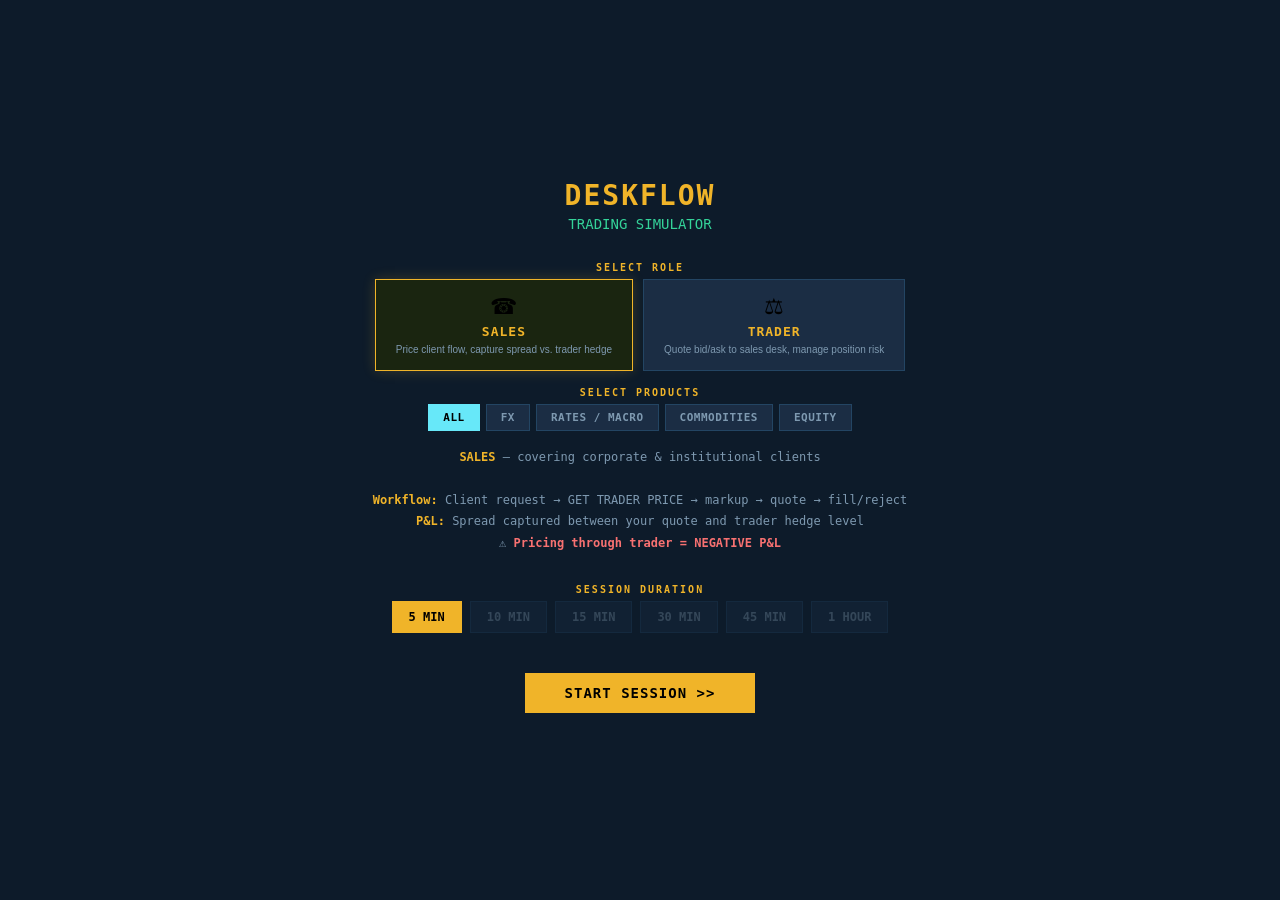
==== app.html @ 49b81b3b "Fix freemium bypass exploits - Remove dev-mode instant Pro activation (PLACEHOLDER now shows alert) " ====
<!DOCTYPE html>
<html lang="en">
<head>
<meta charset="UTF-8">
<meta name="viewport" content="width=device-width, initial-scale=1.0">
<title>DeskFlow | Trading Simulator</title>
<style>
*{margin:0;padding:0;box-sizing:border-box}
:root{--df-navy:#0d1b2a;--df-dark:#152238;--df-panel:#1b2d44;--df-border:#234563;--df-gold:#f0b429;--df-green:#34d399;--df-red:#f87171;--df-amber:#fbbf24;--df-cyan:#67e8f9;--df-white:#f0f4f8;--df-gray:#7e99b0;--df-dim:#4a6a82;--font:'Consolas','SF Mono','Monaco','Menlo',monospace}
body{font-family:var(--font);background:var(--df-navy);color:var(--df-white);overflow:hidden;height:100vh;font-size:12px}
#start-screen{display:flex;flex-direction:column;align-items:center;justify-content:center;height:100vh;background:#0d1b2a}
#start-screen h1{color:var(--df-gold);font-size:28px;margin-bottom:4px;letter-spacing:2px}
#start-screen .sub{color:var(--df-green);font-size:14px;margin-bottom:30px}
#start-screen .info{color:var(--df-gray);max-width:560px;text-align:center;line-height:1.8;margin-bottom:30px}
#start-screen .info b{color:var(--df-gold)}
.duration-select{display:flex;gap:8px;margin-bottom:24px;flex-wrap:wrap;justify-content:center}
.dur-btn{background:var(--df-panel);border:1px solid var(--df-border);color:var(--df-gray);padding:8px 16px;font:bold 12px var(--font);cursor:pointer;transition:all .15s}
.dur-btn:hover{border-color:var(--df-gold);color:var(--df-gold)}
.dur-btn.active{background:var(--df-gold);color:#000;border-color:var(--df-gold)}
.start-btn{background:var(--df-gold);color:#000;border:none;padding:12px 40px;font:bold 14px var(--font);cursor:pointer;letter-spacing:1px}
.start-btn:hover{background:#d4940f}
.hidden{display:none!important}
#main{display:grid;grid-template-rows:32px 1fr 150px;grid-template-columns:280px 1fr 280px;height:100vh;gap:1px;background:var(--df-border)}
.top-bar{grid-column:1/-1;background:var(--df-dark);display:flex;align-items:center;padding:0 12px;gap:16px}
.top-bar .logo{color:var(--df-gold);font-weight:bold;font-size:13px;letter-spacing:1px}
.top-bar .timer{color:var(--df-green);font-size:16px;font-weight:bold}
.top-bar .timer.warning{color:var(--df-amber);animation:blink 1s infinite}
.top-bar .timer.critical{color:var(--df-red);animation:blink .5s infinite}
@keyframes blink{50%{opacity:.5}}
.top-bar .pnl{margin-left:auto;font-size:13px}
.top-bar .pnl .label{color:var(--df-gray)}
.top-bar .pnl .value{font-weight:bold;font-size:15px;margin-left:4px}
.top-bar .pnl .value.pos{color:var(--df-green)}
.top-bar .pnl .value.neg{color:var(--df-red)}
.top-bar .pnl .value.zero{color:var(--df-white)}
.top-bar .stats{display:flex;gap:14px;margin-left:20px}
.top-bar .stat{font-size:11px;color:var(--df-gray)}
.top-bar .stat span{color:var(--df-white);margin-left:3px}
.end-early-btn{background:none;border:1px solid var(--df-red);color:var(--df-red);padding:3px 10px;font:bold 10px var(--font);cursor:pointer;letter-spacing:1px;margin-left:12px;transition:all .15s}
.end-early-btn:hover{background:var(--df-red);color:#000}
.end-confirm-overlay{position:fixed;inset:0;background:rgba(0,0,0,.7);display:flex;align-items:center;justify-content:center;z-index:9999}
.end-confirm-box{background:var(--df-panel);border:1px solid var(--df-gold);padding:24px 32px;text-align:center;max-width:340px}
.end-confirm-box h3{color:var(--df-gold);margin-bottom:12px;font-size:14px}
.end-confirm-box p{color:var(--df-gray);margin-bottom:18px;font-size:12px;line-height:1.5}
.end-confirm-box .ec-btns{display:flex;gap:12px;justify-content:center}
.end-confirm-box .ec-btn{padding:8px 20px;font:bold 11px var(--font);cursor:pointer;border:1px solid #444}
.end-confirm-box .ec-yes{background:var(--df-red);color:#000;border-color:var(--df-red)}
.end-confirm-box .ec-yes:hover{background:#ff5555}
.end-confirm-box .ec-no{background:none;color:var(--df-white);border-color:#555}
.end-confirm-box .ec-no:hover{border-color:var(--df-gold);color:var(--df-gold)}
.panel{background:var(--df-navy);overflow-y:auto;padding:0}
.panel-header{background:var(--df-dark);padding:4px 8px;color:var(--df-gold);font-size:11px;font-weight:bold;letter-spacing:1px;text-transform:uppercase;border-bottom:1px solid var(--df-border);position:sticky;top:0;z-index:2}
.mkt-section{border-bottom:1px solid var(--df-border);padding:4px 8px}
.mkt-section h5{color:var(--df-gold);font-size:10px;margin-bottom:2px;letter-spacing:1px}
.mkt-row{display:flex;align-items:center;padding:1px 0;font-size:11px}
.mkt-row .pair{color:var(--df-cyan);width:80px;font-weight:bold;font-size:10px}
.mkt-row .bid{color:var(--df-green);width:60px;text-align:right}
.mkt-row .ask{color:var(--df-red);width:60px;text-align:right}
.mkt-row .spread{color:var(--df-dim);width:35px;text-align:right;font-size:9px}
/* CENTER */
.center{background:var(--df-navy);display:flex;flex-direction:column;overflow:hidden}
.center .trade-area{flex:1;overflow-y:auto;padding:8px;display:flex;flex-direction:column}
.client-req{background:var(--df-panel);border:1px solid var(--df-border);border-left:3px solid var(--df-gold);margin-bottom:8px;padding:10px;transition:border-color .3s}
.client-req.active{border-left-color:var(--df-green);background:#0d2a1f}
.client-req.negotiating{border-left-color:var(--df-amber);background:#1a2510}
.client-req.done{opacity:.45;border-left-color:var(--df-dim)}
.client-req.expired{border-left-color:var(--df-red);opacity:.35}
@keyframes flashNew{0%,100%{box-shadow:0 0 8px rgba(255,140,0,.7);border-color:var(--df-gold)}50%{box-shadow:0 0 20px rgba(255,255,0,.5);border-color:var(--df-amber)}}
.client-req.flash{animation:flashNew .5s ease-in-out 5}
.client-req .req-header{display:flex;justify-content:space-between;margin-bottom:5px}
.client-req .client-name{color:var(--df-gold);font-weight:bold;font-size:12px}
.client-req .req-time{color:var(--df-dim);font-size:10px}
.client-req .req-body{color:var(--df-white);font-size:11px;line-height:1.5;margin-bottom:6px}
.client-req .req-product{display:inline-block;background:#1a1a2e;color:var(--df-cyan);padding:1px 6px;border-radius:2px;font-size:11px;margin-right:5px}
.client-req .req-size{display:inline-block;background:#1a1a0a;color:var(--df-amber);padding:1px 6px;border-radius:2px;font-size:11px;margin-right:5px}
.client-req .req-side{display:inline-block;padding:1px 6px;border-radius:2px;font-size:11px;font-weight:bold}
.client-req .req-side.buy{background:#002200;color:var(--df-green)}
.client-req .req-side.sell{background:#220000;color:var(--df-red)}
.actions{display:flex;gap:5px;flex-wrap:wrap;margin-top:7px;align-items:center}
.btn{padding:4px 10px;font:bold 10px var(--font);border:none;cursor:pointer;letter-spacing:.5px}
.btn-trader{background:#1a3a1a;color:var(--df-green);border:1px solid #2a5a2a}
.btn-trader:hover{background:#2a5a2a}
.btn-send{background:var(--df-gold);color:#000;border:1px solid var(--df-gold)}
.btn-send:hover{background:#ffa500}
.btn-pass{background:#1a1a1a;color:var(--df-gray);border:1px solid #333}
.btn-pass:hover{background:#2a2a2a}
.btn-accept{background:#003300;color:var(--df-green);border:1px solid #005500}
.btn-accept:hover{background:#004400}
.trader-price{background:#0a0a1a;border:1px solid #2a2a4a;padding:6px 8px;margin-top:7px;font-size:11px}
.trader-price .tp-label{color:var(--df-dim);font-size:10px;margin-bottom:3px}
.trader-price .tp-row{display:flex;gap:16px;align-items:center}
.trader-price .tp-bid{color:var(--df-green);font-size:13px;font-weight:bold}
.trader-price .tp-ask{color:var(--df-red);font-size:13px;font-weight:bold}
.price-input-area{margin:8px 0;display:flex;align-items:center;gap:8px;flex-wrap:wrap}
.price-input-area label{color:var(--df-cyan);font-size:11px;font-weight:bold}
.price-input-area input{background:#0a0a1a;border:1px solid #2a2a4a;color:var(--df-amber);padding:5px 8px;width:110px;font:bold 13px var(--font);text-align:right}
.price-input-area input:focus{border-color:var(--df-gold);outline:none;box-shadow:0 0 4px rgba(255,140,0,.3)}
.price-input-area .mkt-hint{color:var(--df-dim);font-size:10px;margin-left:4px}
.negotiate-msg{background:#1a1a0a;border:1px solid #333300;padding:6px 8px;margin-top:6px;font-size:11px;color:var(--df-amber);line-height:1.4}
.negotiate-msg .neg-label{color:var(--df-gold);font-weight:bold;font-size:10px;margin-bottom:2px}
.trade-result{padding:5px 8px;margin-top:6px;font-size:11px;border-radius:2px;font-weight:bold}
.trade-result.won{background:#002200;color:var(--df-green);border:1px solid #004400}
.trade-result.lost{background:#220000;color:var(--df-red);border:1px solid #440000}
.req-countdown{font-size:10px;color:var(--df-amber);font-weight:bold}
.req-countdown.urgent{color:var(--df-red);animation:blink .5s infinite}
/* RIGHT */
.blotter-row{display:flex;padding:3px 6px;border-bottom:1px solid var(--df-dark);font-size:10px;align-items:center}
.blotter-row:hover{background:var(--df-panel)}
.blotter-row .bl-time{width:38px;color:var(--df-dim)}
.blotter-row .bl-pair{width:75px;color:var(--df-cyan);font-size:9px}
.blotter-row .bl-side{width:28px;font-weight:bold}
.blotter-row .bl-side.buy{color:var(--df-green)}
.blotter-row .bl-side.sell{color:var(--df-red)}
.blotter-row .bl-size{width:50px;color:var(--df-white);text-align:right;font-size:9px}
.blotter-row .bl-pnl{flex:1;text-align:right;font-weight:bold}
.blotter-row .bl-pnl.pos{color:var(--df-green)}
.blotter-row .bl-pnl.neg{color:var(--df-red)}
/* BOTTOM */
.bottom-panel{grid-column:1/-1;background:var(--df-navy);border-top:1px solid var(--df-border);display:flex;flex-direction:column}
.log-messages{flex:1;overflow-y:auto;padding:4px 8px;font-size:11px;line-height:1.5}
.log-msg{padding:1px 0}.log-msg .log-time{color:var(--df-dim);margin-right:6px}
.log-msg .log-from{font-weight:bold;margin-right:4px}
.log-msg.from-client .log-from{color:var(--df-gold)}
.log-msg.from-trader .log-from{color:var(--df-green)}
.log-msg.from-system .log-from{color:var(--df-cyan)}
.log-msg.from-pnl .log-from{color:var(--df-amber)}
/* COMPLETION & FEEDBACK */
.completion{display:flex;flex-direction:column;align-items:center;height:100vh;background:var(--df-navy);padding:30px;overflow-y:auto}
.completion h1{color:var(--df-gold);font-size:24px;margin-bottom:15px}
.completion .final-pnl{font-size:48px;font-weight:bold;margin-bottom:5px}
.completion .final-pnl.pos{color:var(--df-green)}
.completion .final-pnl.neg{color:var(--df-red)}
.completion .stats-grid{display:grid;grid-template-columns:1fr 1fr 1fr 1fr;gap:10px;margin:15px 0;width:100%;max-width:700px}
.completion .sg-item{background:var(--df-panel);border:1px solid var(--df-border);padding:8px;text-align:center}
.completion .sg-item .sg-val{font-size:16px;font-weight:bold;color:var(--df-white)}
.completion .sg-item .sg-label{font-size:9px;color:var(--df-gray);margin-top:3px}
.restart-btn{margin-top:15px;background:var(--df-gold);color:#000;border:none;padding:10px 30px;font:bold 13px var(--font);cursor:pointer}
.pdf-btn{margin-top:15px;margin-left:12px;background:#fff;color:#000;border:none;padding:10px 30px;font:bold 13px var(--font);cursor:pointer}
.history-section{width:100%;max-width:750px;margin-top:24px;text-align:left}
.history-section h2{color:var(--df-gold);font-size:14px;margin:18px 0 8px;letter-spacing:1px;border-bottom:1px solid var(--df-border);padding-bottom:4px}
.history-table{width:100%;border-collapse:collapse;font-size:10px;margin-bottom:12px}
.history-table th{background:var(--df-dark);color:var(--df-gold);padding:5px 8px;text-align:left;border-bottom:1px solid var(--df-border);font-size:9px;text-transform:uppercase}
.history-table td{padding:4px 8px;border-bottom:1px solid var(--df-dark);color:var(--df-gray)}
.history-table tr:hover td{background:var(--df-dark)}
.history-table .current{background:#0d2a1f;font-weight:bold}
.history-table .current td{color:var(--df-white)}
.trend-bar{display:flex;align-items:center;gap:4px;height:14px}
.trend-bar .bar{height:10px;min-width:2px;border-radius:1px}
.trend-bar .bar.pos{background:var(--df-green)}
.trend-bar .bar.neg{background:var(--df-red)}
.progress-card{background:var(--df-dark);border:1px solid var(--df-border);padding:12px 14px;margin-bottom:10px;font-size:11px;line-height:1.7}
.progress-card h3{color:var(--df-cyan);font-size:12px;margin-bottom:6px}
.progress-card .metric{display:flex;justify-content:space-between;margin:4px 0;padding:3px 0;border-bottom:1px dotted var(--df-border)}
.progress-card .metric .label{color:var(--df-dim)}
.progress-card .metric .val{font-weight:bold}
.progress-card .metric .val.up{color:var(--df-green)}
.progress-card .metric .val.down{color:var(--df-red)}
.progress-card .metric .val.flat{color:var(--df-amber)}
.coaching-tip{background:var(--df-panel);border-left:3px solid var(--df-cyan);padding:8px 12px;margin:6px 0;font-size:11px;color:var(--df-white);line-height:1.6}
.coaching-tip .priority{color:var(--df-gold);font-weight:bold;font-size:10px;text-transform:uppercase;margin-bottom:3px}
.session-count{color:var(--df-dim);font-size:10px;margin-top:8px}
.setup-section{margin-bottom:16px;width:100%;max-width:560px}
.setup-label{color:var(--df-gold);font-size:10px;font-weight:bold;letter-spacing:2px;margin-bottom:6px;text-align:center}
.role-select{display:flex;gap:10px;justify-content:center}
.role-btn{background:var(--df-panel);border:1px solid var(--df-border);padding:14px 20px;cursor:pointer;text-align:center;min-width:220px;transition:all .15s;display:flex;flex-direction:column;align-items:center;gap:4px}
.role-btn:hover{border-color:var(--df-gold)}
.role-btn.active{border-color:var(--df-gold);background:#1a2510;box-shadow:0 0 12px rgba(240,180,41,.2)}
.role-btn .role-icon{font-size:22px;display:block}
.role-btn .role-title{color:var(--df-gold);font:bold 13px var(--font);letter-spacing:1px}
.role-btn .role-desc{color:var(--df-gray);font-size:10px;line-height:1.3}
.product-select{display:flex;gap:6px;justify-content:center;flex-wrap:wrap}
.prod-btn{background:var(--df-panel);border:1px solid var(--df-border);color:var(--df-gray);padding:6px 14px;font:bold 11px var(--font);cursor:pointer;transition:all .15s;letter-spacing:.5px}
.prod-btn:hover{border-color:var(--df-cyan);color:var(--df-cyan)}
.prod-btn.active{background:var(--df-cyan);color:#000;border-color:var(--df-cyan)}
.feedback{width:100%;max-width:750px;margin-top:20px;text-align:left}
.feedback h2{color:var(--df-gold);font-size:14px;margin:18px 0 8px;letter-spacing:1px;border-bottom:1px solid var(--df-border);padding-bottom:4px}
.feedback .grade{font-size:36px;font-weight:bold;margin:10px 0;text-align:center;padding:12px;border:2px solid var(--df-border);background:var(--df-dark);letter-spacing:2px}
.feedback .grade.A{color:var(--df-green);border-color:#004400}
.feedback .grade.B{color:var(--df-cyan);border-color:#003344}
.feedback .grade.C{color:var(--df-amber);border-color:#444400}
.feedback .grade.D{color:var(--df-red);border-color:#440000}
.feedback .grade-desc{text-align:center;color:var(--df-gray);font-size:11px;margin-bottom:12px}
.feedback .trade-review{background:var(--df-panel);border:1px solid var(--df-border);padding:10px 12px;margin-bottom:8px;font-size:11px;border-left:3px solid var(--df-dim)}
.feedback .trade-review.tr-good{border-left-color:var(--df-green)}
.feedback .trade-review.tr-bad{border-left-color:var(--df-red)}
.feedback .trade-review.tr-ok{border-left-color:var(--df-amber)}
.feedback .trade-review .tr-header{display:flex;justify-content:space-between;align-items:center;margin-bottom:6px}
.feedback .trade-review .tr-num{color:var(--df-dim);font-size:10px}
.feedback .trade-review .tr-product{color:var(--df-cyan);font-size:10px;font-weight:bold}
.feedback .trade-review .tr-pnl{font-weight:bold;font-size:12px}
.feedback .trade-review .tr-pnl.pos{color:var(--df-green)}
.feedback .trade-review .tr-pnl.neg{color:var(--df-red)}
.feedback .trade-review .tr-tag{font-size:9px;padding:2px 5px;border-radius:2px;font-weight:bold;display:inline-block}
.feedback .trade-review .tr-tag.good{background:#002200;color:var(--df-green)}
.feedback .trade-review .tr-tag.bad{background:#220000;color:var(--df-red)}
.feedback .trade-review .tr-tag.ok{background:#1a1a00;color:var(--df-amber)}
.feedback .trade-review .tr-row{display:flex;gap:6px;margin:3px 0;font-size:10px;line-height:1.5}
.feedback .trade-review .tr-label{color:var(--df-dim);width:70px;flex-shrink:0;text-transform:uppercase;font-size:9px}
.feedback .trade-review .tr-val{color:var(--df-gray);flex:1}
.feedback .trade-review .tr-val b{color:var(--df-white)}
.feedback .trade-review .tr-val .highlight{color:var(--df-amber);font-weight:bold}
.feedback .pattern-box{background:var(--df-panel);border:1px solid var(--df-border);padding:10px;margin-top:6px;font-size:11px;color:var(--df-white);line-height:1.6}
.feedback .pattern-box .p-icon{margin-right:6px}
.feedback .teaching{background:var(--df-dark);border:1px solid var(--df-border);padding:12px 14px;margin-top:10px;font-size:11px;line-height:1.8;color:var(--df-white)}
.feedback .teaching h3{color:var(--df-gold);font-size:12px;margin-bottom:8px}
.feedback .teaching b{color:var(--df-gold)}
.feedback .teaching .tip{color:var(--df-cyan);margin:8px 0 4px;padding-left:10px;border-left:2px solid var(--df-cyan)}
.feedback .teaching .warn{color:var(--df-amber);margin:6px 0;padding-left:10px;border-left:2px solid var(--df-amber)}
::-webkit-scrollbar{width:5px}::-webkit-scrollbar-track{background:#0d1b2a}::-webkit-scrollbar-thumb{background:#234563}
/* MARKET MAKER MODE */
.mm-quote-inputs{display:flex;gap:10px;align-items:center;margin:8px 0;flex-wrap:wrap}
.mm-quote-inputs .mm-field{display:flex;flex-direction:column;gap:2px}
.mm-quote-inputs .mm-field label{color:var(--df-dim);font-size:9px;text-transform:uppercase;letter-spacing:1px}
.mm-quote-inputs .mm-field input{background:#0a0a1a;border:1px solid #2a2a4a;padding:6px 10px;width:120px;font:bold 14px var(--font);text-align:center}
.mm-quote-inputs .mm-field.bid-field input{color:var(--df-green)}
.mm-quote-inputs .mm-field.ask-field input{color:var(--df-red)}
.mm-quote-inputs .mm-field input:focus{border-color:var(--df-gold);outline:none;box-shadow:0 0 4px rgba(255,140,0,.3)}
.mm-spread-hint{color:var(--df-dim);font-size:10px;margin-top:4px}
.mm-fill-result{padding:6px 8px;margin-top:6px;font-size:11px;font-weight:bold;border-radius:2px}
.mm-fill-result.hit-bid{background:#002200;color:var(--df-green);border:1px solid #004400}
.mm-fill-result.lift-offer{background:#220000;color:var(--df-red);border:1px solid #440000}
.mm-fill-result.pass{background:#111;color:var(--df-gray);border:1px solid #333}
.position-section{padding:6px 8px;border-bottom:1px solid var(--df-border)}
.position-section h5{color:var(--df-gold);font-size:10px;margin-bottom:4px;letter-spacing:1px}
.pos-row{display:flex;align-items:center;padding:2px 0;font-size:10px}
.pos-row .pos-pair{color:var(--df-cyan);width:70px;font-size:9px;font-weight:bold}
.pos-row .pos-qty{width:65px;text-align:right;font-weight:bold}
.pos-row .pos-qty.long{color:var(--df-green)}
.pos-row .pos-qty.short{color:var(--df-red)}
.pos-row .pos-mtm{flex:1;text-align:right;font-size:9px;color:var(--df-dim)}
.pos-summary{padding:6px 8px;border-top:1px solid var(--df-border);font-size:10px;color:var(--df-gray)}
.pos-summary .pos-limit{margin-top:2px}
.pos-summary .pos-limit.warning{color:var(--df-amber)}
.pos-summary .pos-limit.breach{color:var(--df-red);font-weight:bold;animation:blink 1s infinite}
</style>
</head>
<body>

<div id="start-screen">
  <h1>DESKFLOW</h1>
  <div class="sub">TRADING SIMULATOR</div>

  <div class="setup-section">
    <div class="setup-label">SELECT ROLE</div>
    <div class="role-select">
      <button class="role-btn active" onclick="selectRole('sales',this)">
        <span class="role-icon">&#9742;</span>
        <span class="role-title">SALES</span>
        <span class="role-desc">Price client flow, capture spread vs. trader hedge</span>
      </button>
      <button class="role-btn" onclick="selectRole('trader',this)">
        <span class="role-icon">&#9878;</span>
        <span class="role-title">TRADER</span>
        <span class="role-desc">Quote bid/ask to sales desk, manage position risk</span>
      </button>
    </div>
  </div>

  <div class="setup-section">
    <div class="setup-label">SELECT PRODUCTS</div>
    <div class="product-select">
      <button class="prod-btn active" onclick="selectProduct('all',this)">ALL</button>
      <button class="prod-btn" onclick="selectProduct('fx',this)">FX</button>
      <button class="prod-btn" onclick="selectProduct('rates',this)">RATES / MACRO</button>
      <button class="prod-btn" onclick="selectProduct('cmdty',this)">COMMODITIES</button>
      <button class="prod-btn" onclick="selectProduct('equity',this)">EQUITY</button>
    </div>
  </div>

  <div id="role-info" class="info">
    <b>SALES</b> — covering corporate &amp; institutional clients<br><br>
    <b>Workflow:</b> Client request &rarr; GET TRADER PRICE &rarr; markup &rarr; quote &rarr; fill/reject<br>
    <b>P&L:</b> Spread captured between your quote and trader hedge level<br>
    &#9888; <b style="color:var(--df-red)">Pricing through trader = NEGATIVE P&L</b>
  </div>

  <div class="setup-section">
    <div class="setup-label">SESSION DURATION</div>
    <div class="duration-select">
      <button class="dur-btn" onclick="selectDuration(300,this)">5 MIN</button>
      <button class="dur-btn active" onclick="selectDuration(600,this)">10 MIN</button>
      <button class="dur-btn" onclick="selectDuration(900,this)">15 MIN</button>
      <button class="dur-btn" onclick="selectDuration(1800,this)">30 MIN</button>
      <button class="dur-btn" onclick="selectDuration(2700,this)">45 MIN</button>
      <button class="dur-btn" onclick="selectDuration(3600,this)">1 HOUR</button>
    </div>
  </div>

  <button class="start-btn" onclick="startGame()">START SESSION &gt;&gt;</button>
  <div id="session-count" class="session-count"></div>
</div>

<!-- Upgrade Modal -->
<div id="upgrade-modal" class="hidden" style="position:fixed;inset:0;background:rgba(13,27,42,.92);display:flex;align-items:center;justify-content:center;z-index:10000">
  <div style="background:#1b2d44;border:1px solid #f0b429;padding:32px 40px;max-width:420px;text-align:center;font-family:var(--font)">
    <h2 style="color:#f0b429;font-size:18px;margin-bottom:12px;letter-spacing:1px">UPGRADE TO PRO</h2>
    <p style="color:#7e99b0;font-size:12px;line-height:1.7;margin-bottom:20px">
      Free sessions are limited to <b style="color:#f0f4f8">5 minutes</b>.<br>
      Unlock unlimited session lengths, PDF exports, and detailed performance analytics.
    </p>
    <div style="display:flex;gap:12px;justify-content:center;margin-bottom:16px">
      <div style="background:#152238;border:1px solid #234563;padding:12px 16px;flex:1">
        <div style="color:#7e99b0;font-size:9px;text-transform:uppercase;letter-spacing:1px">Monthly</div>
        <div style="color:#f0b429;font-size:20px;font-weight:bold;margin:4px 0">$4.99</div>
        <div style="color:#4a6a82;font-size:10px">/month</div>
      </div>
      <div style="background:#152238;border:1px solid #f0b429;padding:12px 16px;flex:1;position:relative">
        <div style="position:absolute;top:-8px;left:50%;transform:translateX(-50%);background:#f0b429;color:#0d1b2a;font-size:8px;padding:1px 6px;font-weight:bold">BEST VALUE</div>
        <div style="color:#7e99b0;font-size:9px;text-transform:uppercase;letter-spacing:1px">Annual</div>
        <div style="color:#f0b429;font-size:20px;font-weight:bold;margin:4px 0">$29.99</div>
        <div style="color:#4a6a82;font-size:10px">/year (save 50%)</div>
      </div>
    </div>
    <button onclick="handleUpgrade('monthly')" style="background:#f0b429;color:#0d1b2a;border:none;padding:10px 32px;font:bold 13px var(--font);cursor:pointer;letter-spacing:1px;width:100%">ACTIVATE PRO</button>
    <div style="margin-top:12px">
      <a onclick="closeUpgrade()" style="color:#4a6a82;font-size:10px;cursor:pointer;text-decoration:underline">Continue with Free (5 min limit)</a>
    </div>
  </div>
</div>

<div id="main" class="hidden">
  <div class="top-bar">
    <span class="logo">DESKFLOW</span>
    <span id="timer" class="timer">10:00</span>
    <div class="pnl"><span class="label">P&L:</span><span id="pnl-value" class="value zero">$0</span></div>
    <div class="stats">
      <div class="stat">Trades:<span id="stat-trades">0</span></div>
      <div class="stat">Hit:<span id="stat-hitrate">0%</span></div>
      <div class="stat">Avg:<span id="stat-spread">$0</span></div>
    </div>
    <button id="end-early-btn" class="end-early-btn" onclick="confirmEndEarly()">END SESSION</button>
  </div>
  <div class="panel left-panel">
    <div class="panel-header">MARKET DATA</div>
    <div class="mkt-section"><h5>G10 FX SPOT</h5><div id="mkt-fx"></div></div>
    <div class="mkt-section"><h5>ASIA EM FX</h5><div id="mkt-em"></div></div>
    <div class="mkt-section"><h5>NDF OUTRIGHTS</h5><div id="mkt-ndf"></div></div>
    <div class="mkt-section"><h5>RATES (IRS/CCS)</h5><div id="mkt-rates"></div></div>
    <div class="mkt-section"><h5>COMMODITIES</h5><div id="mkt-cmdty"></div></div>
    <div class="mkt-section"><h5>EQUITY (HK)</h5><div id="mkt-equity"></div></div>
  </div>
  <div class="panel center">
    <div class="panel-header">CLIENT REQUESTS</div>
    <div id="trade-area" class="trade-area"></div>
  </div>
  <div class="panel right-panel">
    <div class="panel-header">BLOTTER</div>
    <div id="blotter"></div>
  </div>
  <div class="bottom-panel">
    <div class="panel-header">LOG</div>
    <div id="log" class="log-messages"></div>
  </div>
</div>

<script>
// ============================================================
// FREEMIUM LOGIC
// ============================================================
// FREEMIUM + STRIPE
// ============================================================
const STRIPE_LINKS={
  monthly:'https://buy.stripe.com/PLACEHOLDER_MONTHLY',
  annual:'https://buy.stripe.com/PLACEHOLDER_ANNUAL'
};
const FREE_DAILY_LIMIT=3; // max sessions per day for free users

const isPro=()=>localStorage.getItem('deskflow_pro')==='true';

function getSessionCount(){
  const data=JSON.parse(localStorage.getItem('deskflow_sessions')||'{}');
  const today=new Date().toISOString().slice(0,10);
  if(data.date!==today) return 0;
  return data.count||0;
}
function incrementSession(){
  const today=new Date().toISOString().slice(0,10);
  const data=JSON.parse(localStorage.getItem('deskflow_sessions')||'{}');
  if(data.date!==today){
    localStorage.setItem('deskflow_sessions',JSON.stringify({date:today,count:1}));
  } else {
    data.count=(data.count||0)+1;
    localStorage.setItem('deskflow_sessions',JSON.stringify(data));
  }
}
function hasSessionsLeft(){
  return isPro()||getSessionCount()<FREE_DAILY_LIMIT;
}

function activatePro(){localStorage.setItem('deskflow_pro','true');closeUpgrade();enforceFree();}
function handleUpgrade(plan){
  if(STRIPE_LINKS[plan].includes('PLACEHOLDER')){
    // No Stripe link configured — show message
    alert('Payment not configured yet. Contact support to activate Pro.');
  } else {
    window.location.href=STRIPE_LINKS[plan];
  }
}
// Detect Stripe success redirect (?pro=1)
(function(){
  const params=new URLSearchParams(window.location.search);
  if(params.get('pro')==='1'){
    localStorage.setItem('deskflow_pro','true');
    window.history.replaceState({},'',window.location.pathname);
  }
})();
function closeUpgrade(){document.getElementById('upgrade-modal').classList.add('hidden');}
function showUpgrade(){document.getElementById('upgrade-modal').classList.remove('hidden');}
function enforceFree(){
  const btns=document.querySelectorAll('.dur-btn');
  btns.forEach(btn=>{
    const secs=parseInt(btn.getAttribute('onclick').match(/\d+/)[0]);
    if(!isPro()&&secs>300){
      btn.style.opacity='0.35';btn.style.pointerEvents='none';
      btn.title='Pro only — upgrade to unlock';
    } else {
      btn.style.opacity='';btn.style.pointerEvents='';btn.title='';
    }
  });
  if(!isPro()&&SESSION_DURATION>300){
    SESSION_DURATION=300;
    btns.forEach(b=>b.classList.remove('active'));
    btns[0].classList.add('active');
  }
  const pdfBtn=document.querySelector('.pdf-btn');
  if(pdfBtn&&!isPro()){pdfBtn.style.opacity='0.35';pdfBtn.title='Pro only';}
  // Show remaining sessions for free users
  const startBtn=document.querySelector('.start-btn');
  if(startBtn&&!isPro()){
    const left=FREE_DAILY_LIMIT-getSessionCount();
    if(left<=0){
      startBtn.style.opacity='0.35';startBtn.style.pointerEvents='none';
      startBtn.textContent='DAILY LIMIT REACHED';
    } else {
      startBtn.title=`${left} free session${left>1?'s':''} remaining today`;
    }
  }
}
window.addEventListener('DOMContentLoaded',enforceFree);

const MARKETS={
  fx:[
    {pair:'EUR/USD',bid:1.1700,ask:1.1703,pip:0.0001,vol:0.0008},
    {pair:'GBP/USD',bid:1.3330,ask:1.3333,pip:0.0001,vol:0.0010},
    {pair:'AUD/USD',bid:0.7164,ask:0.7167,pip:0.0001,vol:0.0009},
    {pair:'USD/JPY',bid:143.67,ask:143.70,pip:0.01,vol:0.08},
    {pair:'USD/CHF',bid:0.8245,ask:0.8248,pip:0.0001,vol:0.0007},
  ],
  em:[
    {pair:'USD/CNH',bid:7.1894,ask:7.1910,pip:0.0001,vol:0.0018},
    {pair:'USD/HKD',bid:7.7932,ask:7.7937,pip:0.0001,vol:0.0003},
    {pair:'USD/SGD',bid:1.2890,ask:1.2893,pip:0.0001,vol:0.0005},
    {pair:'USD/TWD',bid:30.15,ask:30.18,pip:0.01,vol:0.05},
    {pair:'USD/KRW',bid:1383.50,ask:1384.00,pip:0.01,vol:0.80},
    {pair:'USD/INR',bid:84.50,ask:84.55,pip:0.01,vol:0.06},
  ],
  ndf:[
    {pair:'CNH 1M NDF',bid:7.1940,ask:7.1975,pip:0.0001,vol:0.0015},
    {pair:'CNH 3M NDF',bid:7.2050,ask:7.2100,pip:0.0001,vol:0.0020},
    {pair:'CNH 6M NDF',bid:7.2250,ask:7.2320,pip:0.0001,vol:0.0025},
    {pair:'CNH 12M NDF',bid:7.2580,ask:7.2680,pip:0.0001,vol:0.0030},
    {pair:'KRW 3M NDF',bid:1386.00,ask:1387.50,pip:0.01,vol:1.00},
    {pair:'TWD 1M NDF',bid:30.22,ask:30.28,pip:0.01,vol:0.06},
    {pair:'INR 1M NDF',bid:84.65,ask:84.75,pip:0.01,vol:0.08},
  ],
  rates:[
    {pair:'USD 2Y IRS',bid:3.920,ask:3.945,pip:0.005,vol:0.015},
    {pair:'USD 5Y IRS',bid:3.850,ask:3.880,pip:0.005,vol:0.012},
    {pair:'USD 10Y IRS',bid:4.020,ask:4.055,pip:0.005,vol:0.010},
    {pair:'USD 30Y IRS',bid:4.150,ask:4.195,pip:0.005,vol:0.008},
    {pair:'CNH 3Y CCS',bid:2.650,ask:2.695,pip:0.005,vol:0.020},
    {pair:'CNH 5Y CCS',bid:2.780,ask:2.825,pip:0.005,vol:0.018},
    {pair:'SOFR 1Y',bid:4.120,ask:4.145,pip:0.005,vol:0.010},
    {pair:'UST 10Y',bid:4.380,ask:4.400,pip:0.005,vol:0.008},
  ],
  cmdty:[
    {pair:'XAU/USD',bid:3322.10,ask:3323.70,pip:0.10,vol:3.00},
    {pair:'XAG/USD',bid:33.45,ask:33.52,pip:0.01,vol:0.15},
    {pair:'WTI',bid:61.50,ask:61.65,pip:0.01,vol:0.30},
    {pair:'BRENT',bid:64.80,ask:64.95,pip:0.01,vol:0.28},
    {pair:'COPPER',bid:4.68,ask:4.70,pip:0.01,vol:0.03},
    {pair:'IRON ORE',bid:102.50,ask:103.00,pip:0.10,vol:1.50},
    {pair:'LME ALU',bid:2485,ask:2490,pip:1,vol:8},
    {pair:'NAT GAS',bid:3.35,ask:3.37,pip:0.01,vol:0.03},
  ],
  equity:[
    {pair:'0700.HK',bid:428.20,ask:428.60,pip:0.20,vol:1.20},
    {pair:'9988.HK',bid:132.80,ask:133.00,pip:0.20,vol:0.80},
    {pair:'9618.HK',bid:168.50,ask:168.90,pip:0.20,vol:0.90},
    {pair:'3690.HK',bid:368.00,ask:368.60,pip:0.20,vol:1.50},
    {pair:'1810.HK',bid:20.15,ask:20.20,pip:0.05,vol:0.15},
    {pair:'2318.HK',bid:52.30,ask:52.45,pip:0.05,vol:0.20},
    {pair:'HSI FUT',bid:22850,ask:22865,pip:5,vol:40},
    {pair:'A50 FUT',bid:13420,ask:13435,pip:5,vol:30},
  ]
};

// DV01 as fraction of notional per 1bp (market standard)
// e.g. USD 5Y IRS: DV01 ≈ $460 per $1M notional per bp → 0.00046
const RATES_DV01={
  'USD 2Y IRS':0.00019,'USD 5Y IRS':0.00046,'USD 10Y IRS':0.00088,
  'USD 30Y IRS':0.0020,'CNH 3Y CCS':0.00028,'CNH 5Y CCS':0.00044,
  'SOFR 1Y':0.0001,'UST 10Y':0.00088
};

// USD/XXX quoted pairs — priceDiff is in foreign currency, must convert to USD
const USD_QUOTED=['USD/CNH','USD/HKD','USD/SGD','USD/TWD','USD/KRW','USD/INR','USD/JPY','USD/CHF',
  'CNH 1M NDF','CNH 3M NDF','CNH 6M NDF','CNH 12M NDF','KRW 3M NDF','TWD 1M NDF','INR 1M NDF'];

// NDF → underlying spot pair for conversion rate
const NDF_SPOT_MAP={
  'CNH 1M NDF':'USD/CNH','CNH 3M NDF':'USD/CNH','CNH 6M NDF':'USD/CNH','CNH 12M NDF':'USD/CNH',
  'KRW 3M NDF':'USD/KRW','TWD 1M NDF':'USD/TWD','INR 1M NDF':'USD/INR'
};

const CLIENTS=[
  {name:'Wang Lei',firm:'CNPC Treasury',style:'formal',patience:50,products:['USD/CNH','XAU/USD','WTI','BRENT','CNH 6M NDF','CNH 3Y CCS']},
  {name:'Jackie Lam',firm:'Tencent',style:'fast',patience:28,products:['USD/CNH','EUR/USD','USD/HKD','USD 5Y IRS','CNH 1M NDF','CNH 3M NDF']},
  {name:'Liu Jing',firm:'Ping An Insurance',style:'analytical',patience:55,products:['XAU/USD','USD/CNH','USD 10Y IRS','CNH 5Y CCS','USD 30Y IRS','IRON ORE']},
  {name:'Sun Tao',firm:'CNOOC',style:'professional',patience:40,products:['WTI','BRENT','USD/CNH','NAT GAS','CNH 6M NDF','COPPER']},
  {name:'Qian Yu',firm:'CMB Trading',style:'sharp',patience:22,products:['USD/CNH','USD/JPY','EUR/USD','KRW 3M NDF','USD 2Y IRS','SOFR 1Y']},
  {name:'Zhao Kun',firm:'Country Garden',style:'urgent',patience:18,products:['USD/CNH','USD/HKD','CNH 3Y CCS','CNH 1M NDF','CNH 12M NDF']},
  {name:'Kevin Zhou',firm:'Tencent Treasury',style:'quantitative',patience:35,products:['EUR/USD','GBP/USD','USD 5Y IRS','UST 10Y','XAU/USD','USD 30Y IRS']},
  {name:'Gao Feng',firm:'Shandong HiSpeed',style:'cautious',patience:55,products:['USD/CNH','COPPER','LME ALU','CNH 5Y CCS','CNH 12M NDF']},
  {name:'Ma Ying',firm:'CNOOC DCM',style:'efficient',patience:30,products:['WTI','BRENT','NAT GAS','USD/CNH','CNH 3M NDF']},
  {name:'Li Wei',firm:'ICBC Markets',style:'aggressive',patience:25,products:['USD/CNH','USD/JPY','USD 2Y IRS','USD 5Y IRS','SOFR 1Y','TWD 1M NDF']},
  {name:'Chen Hao',firm:'Sinopec Finance',style:'professional',patience:45,products:['WTI','BRENT','IRON ORE','COPPER','LME ALU','USD/CNH']},
  {name:'Amy Wu',firm:'Alibaba Treasury',style:'fast',patience:24,products:['USD/CNH','EUR/USD','CNH 1M NDF','CNH 3M NDF','USD 5Y IRS','INR 1M NDF']},
  {name:'Tony Cheung',firm:'Hillhouse Capital',style:'aggressive',patience:20,products:['0700.HK','9988.HK','9618.HK','3690.HK','HSI FUT','A50 FUT']},
  {name:'Fang Li',firm:'GIC Singapore',style:'analytical',patience:45,products:['0700.HK','9988.HK','2318.HK','HSI FUT','USD/CNH','USD/SGD']},
  {name:'Rachel Ho',firm:'BOCI Securities',style:'fast',patience:22,products:['0700.HK','1810.HK','3690.HK','9618.HK','HSI FUT','A50 FUT']},
  {name:'David Liang',firm:'China Life AM',style:'cautious',patience:50,products:['2318.HK','0700.HK','9988.HK','HSI FUT','USD/CNH','UST 10Y']},
  {name:'Sam Patel',firm:'Citadel HK',style:'sharp',patience:18,products:['HSI FUT','A50 FUT','0700.HK','9988.HK','1810.HK','XAU/USD']},
];

const SALES_DESK=[
  {name:'Mike Chen',desk:'CNH Sales',style:'urgent',patience:25},
  {name:'Sarah Wong',desk:'EM Sales',style:'fast',patience:20},
  {name:'James Liu',desk:'Rates Sales',style:'analytical',patience:35},
  {name:'Kelly Zhang',desk:'Cmdty Sales',style:'professional',patience:30},
  {name:'Alan Tan',desk:'Equity Sales',style:'fast',patience:22},
  {name:'Vivian He',desk:'Flow Sales',style:'sharp',patience:18},
  {name:'Derek Ng',desk:'HK Sales',style:'professional',patience:28},
  {name:'Linda Xu',desk:'Corp Sales',style:'cautious',patience:40},
];

const SIZE_TEMPLATES={
  'USD/CNH':['$5M','$10M','$20M','$50M'],'EUR/USD':['€5M','€10M','€20M','€50M'],
  'GBP/USD':['£5M','£10M','£20M'],'AUD/USD':['A$10M','A$20M'],
  'USD/JPY':['$10M','$20M','$50M'],'USD/CHF':['$5M','$10M'],
  'USD/HKD':['$10M','$20M','$50M','$100M'],'USD/SGD':['$5M','$10M'],
  'USD/TWD':['$5M','$10M','$20M'],'USD/KRW':['$5M','$10M','$20M'],
  'USD/INR':['$5M','$10M','$20M'],
  'CNH 1M NDF':['$10M','$20M','$50M'],'CNH 3M NDF':['$10M','$20M','$50M'],
  'CNH 6M NDF':['$10M','$25M','$50M'],'CNH 12M NDF':['$10M','$25M','$50M'],
  'KRW 3M NDF':['$10M','$20M','$50M'],'TWD 1M NDF':['$10M','$20M'],
  'INR 1M NDF':['$10M','$20M','$50M'],
  'USD 2Y IRS':['$25M','$50M','$100M'],'USD 5Y IRS':['$25M','$50M','$100M'],
  'USD 10Y IRS':['$25M','$50M','$100M'],'USD 30Y IRS':['$25M','$50M'],
  'CNH 3Y CCS':['$25M','$50M','$100M'],'CNH 5Y CCS':['$25M','$50M','$100M'],
  'SOFR 1Y':['$50M','$100M','$200M'],'UST 10Y':['$25M','$50M','$100M'],
  'XAU/USD':['500oz','1000oz','5000oz'],'XAG/USD':['10Koz','25Koz','50Koz'],
  'WTI':['10K bbl','25K bbl','50K bbl'],'BRENT':['10K bbl','25K bbl','50K bbl'],
  'COPPER':['25MT','50MT','100MT'],'IRON ORE':['5KMT','10KMT','25KMT'],
  'LME ALU':['100MT','250MT','500MT'],'NAT GAS':['50K mmBtu','100K mmBtu'],
  '0700.HK':['50K sh','100K sh','500K sh'],'9988.HK':['100K sh','200K sh','500K sh'],
  '9618.HK':['50K sh','100K sh','200K sh'],'3690.HK':['20K sh','50K sh','100K sh'],
  '1810.HK':['200K sh','500K sh','1M sh'],'2318.HK':['100K sh','200K sh','500K sh'],
  'HSI FUT':['5 lots','10 lots','20 lots'],'A50 FUT':['10 lots','20 lots','50 lots'],
};

const NOTIONAL_MAP={
  '$5M':5e6,'$10M':1e7,'$20M':2e7,'$25M':2.5e7,'$50M':5e7,'$100M':1e8,'$200M':2e8,
  '€5M':5e6,'€10M':1e7,'€20M':2e7,'€50M':5e7,
  '£5M':5e6,'£10M':1e7,'£20M':2e7,'A$10M':1e7,'A$20M':2e7,
  '500oz':500,'1000oz':1000,'5000oz':5000,
  '10Koz':10000,'25Koz':25000,'50Koz':50000,
  '10K bbl':10000,'25K bbl':25000,'50K bbl':50000,
  '25MT':25,'50MT':50,'100MT':100,'250MT':250,'500MT':500,
  '5KMT':5000,'10KMT':10000,'25KMT':25000,
  '50K mmBtu':50000,'100K mmBtu':100000,
  '50K sh':50000,'100K sh':100000,'200K sh':200000,'500K sh':500000,'1M sh':1000000,
  '20K sh':20000,'5 lots':5,'10 lots':10,'20 lots':20,'50 lots':50,
};

const RIVAL_BANKS=['HSBC','JPM','GS','MS','Citi','Barclays','BNP','DB','UBS','StanChart'];
const COUNTER_MSGS=[
  "Too wide. I have {price} from {bank}. Can you match?",
  "Bit rich. I can do {price}. Work for you?",
  "Not competitive. {bank} showed me {price}.",
  "I'll {verb} at {price}, otherwise going elsewhere.",
];
const SHARPEN_MSGS=[
  "Can you sharpen? That's wide for this size.",
  "Come on, we do a lot of flow. Tighten up.",
  "Not competitive. Show me something better.",
  "I need you closer to mid. Sharpen please.",
];

let SESSION_DURATION=600; // default 10 minutes, user-selectable
let SELECTED_ROLE='sales'; // 'sales' or 'trader'
let SELECTED_PRODUCT='all'; // 'all','fx','rates','cmdty','equity'

function selectRole(role,btn){
  SELECTED_ROLE=role;
  document.querySelectorAll('.role-btn').forEach(b=>b.classList.remove('active'));
  btn.classList.add('active');
  const info=document.getElementById('role-info');
  if(role==='sales'){
    info.innerHTML=`<b>SALES</b> — covering corporate &amp; institutional clients<br><br>
      <b>Workflow:</b> Client request &rarr; GET TRADER PRICE &rarr; markup &rarr; quote &rarr; fill/reject<br>
      <b>P&L:</b> Spread captured between your quote and trader hedge level<br>
      &#9888; <b style="color:var(--df-red)">Pricing through trader = NEGATIVE P&L</b>`;
  } else {
    info.innerHTML=`<b>TRADER</b> — quoting two-way prices to the sales desk<br><br>
      <b>Workflow:</b> Sales request &rarr; QUOTE BID/ASK &rarr; sales hits/lifts &rarr; manage position<br>
      <b>P&L:</b> Spread earned on flow &minus; adverse position moves<br>
      &#9878; <b style="color:var(--df-cyan)">Manage inventory risk within position limits</b>`;
  }
}

function selectProduct(cat,btn){
  SELECTED_PRODUCT=cat;
  document.querySelectorAll('.prod-btn').forEach(b=>b.classList.remove('active'));
  btn.classList.add('active');
}

function selectDuration(secs,btn){
  SESSION_DURATION=secs;
  document.querySelectorAll('.dur-btn').forEach(b=>b.classList.remove('active'));
  btn.classList.add('active');
}

let game={running:false,timeLeft:SESSION_DURATION,pnl:0,trades:0,passed:0,expired:0,requests:[],blotter:[],reqId:0,intervals:[],
  hitRate(){return this.trades+this.passed+this.expired>0?Math.round(this.trades/(this.trades+this.passed+this.expired)*100):0}};

// ============================================================
function tickMarket(){
  [MARKETS.fx,MARKETS.em,MARKETS.ndf,MARKETS.rates,MARKETS.cmdty,MARKETS.equity].forEach(g=>{
    g.forEach(item=>{
      const r=(Math.random()-.5)*2*item.vol;
      const mid=(item.bid+item.ask)/2+r;
      const hs=(item.ask-item.bid)/2;
      item.bid=Math.round((mid-hs)/item.pip)*item.pip;
      item.ask=Math.round((mid+hs)/item.pip)*item.pip;
      if(item.ask<=item.bid)item.ask=item.bid+item.pip;
    });
  });
  renderMarkets();
}
function renderMarkets(){
  ['mkt-fx','mkt-em','mkt-ndf','mkt-rates','mkt-cmdty','mkt-equity'].forEach((elId,i)=>{
    const data=[MARKETS.fx,MARKETS.em,MARKETS.ndf,MARKETS.rates,MARKETS.cmdty,MARKETS.equity][i];
    document.getElementById(elId).innerHTML=data.map(d=>{
      const dec=getDec(d);
      const sp=((d.ask-d.bid)/d.pip).toFixed(1);
      return `<div class="mkt-row"><span class="pair">${d.pair}</span><span class="bid">${d.bid.toFixed(dec)}</span><span class="ask">${d.ask.toFixed(dec)}</span><span class="spread">${sp}p</span></div>`;
    }).join('');
  });
}
function getMarketItem(pair){return[...MARKETS.fx,...MARKETS.em,...MARKETS.ndf,...MARKETS.rates,...MARKETS.cmdty,...MARKETS.equity].find(m=>m.pair===pair);}
function getDec(mkt){if(!mkt)return 4;const mid=(mkt.bid+mkt.ask)/2;return mkt.pip<0.001?4:mkt.pip<0.01?4:mkt.pip<1?(mid>100?2:3):mid>1000?0:mid>100?1:2;}

// ============================================================
// Product category mapping for filtering
const PRODUCT_CATEGORIES={
  fx:['EUR/USD','GBP/USD','AUD/USD','USD/JPY','USD/CHF','USD/CNH','USD/HKD','USD/SGD','USD/TWD','USD/KRW','USD/INR','CNH 1M NDF','CNH 3M NDF','CNH 6M NDF','CNH 12M NDF','KRW 3M NDF','TWD 1M NDF','INR 1M NDF'],
  rates:['USD 2Y IRS','USD 5Y IRS','USD 10Y IRS','USD 30Y IRS','CNH 3Y CCS','CNH 5Y CCS','SOFR 1Y','UST 10Y'],
  cmdty:['XAU/USD','XAG/USD','WTI','BRENT','COPPER','IRON ORE','LME ALU','NAT GAS'],
  equity:['0700.HK','9988.HK','9618.HK','3690.HK','1810.HK','2318.HK','HSI FUT','A50 FUT']
};
function getFilteredProducts(clientProducts){
  if(SELECTED_PRODUCT==='all') return clientProducts;
  const allowed=PRODUCT_CATEGORIES[SELECTED_PRODUCT]||[];
  return clientProducts.filter(p=>allowed.includes(p));
}

function generateRequest(){
  if(!game.running)return;
  // Filter clients by selected product category
  let eligible=CLIENTS.filter(c=>getFilteredProducts(c.products).length>0);
  if(eligible.length===0) eligible=CLIENTS; // fallback
  const client=eligible[Math.floor(Math.random()*eligible.length)];
  const filteredProds=getFilteredProducts(client.products);
  const product=filteredProds.length>0?filteredProds[Math.floor(Math.random()*filteredProds.length)]:client.products[Math.floor(Math.random()*client.products.length)];
  const sizes=SIZE_TEMPLATES[product]||['$10M'];
  const size=sizes[Math.floor(Math.random()*sizes.length)];
  const side=Math.random()>.5?'BUY':'SELL';
  const id=++game.reqId;
  const msgs=[
    `Need a price on ${product}, ${side} ${size}. Quick.`,
    `Show me ${product}? Looking to ${side.toLowerCase()} ${size}.`,
    `${product} ${side} ${size}. Best level?`,
    `Urgent: ${side} ${size} ${product}. What can you do?`,
    `Hi — need ${product}, ${side} ${size}. Fire when ready.`,
  ];
  const msg=msgs[Math.floor(Math.random()*msgs.length)];
  const req={id,client,product,size,side,msg,patience:client.patience,timeLeft:client.patience,
    status:'pending',traderBid:null,traderAsk:null,clientPrice:null,
    negotiateRound:0,maxRounds:1+Math.floor(Math.random()*2),counterPrice:null,counterMsg:null};
  game.requests.push(req);
  addLog('client',`${client.name} (${client.firm})`,msg);
  appendCard(req);
  playBeep();
}

// ============================================================
// DOM CARD MANAGEMENT
// ============================================================
function appendCard(req){
  const area=document.getElementById('trade-area');
  const card=document.createElement('div');
  card.className='client-req flash';card.id=`req-${req.id}`;
  card.innerHTML=buildCardInner(req);
  area.appendChild(card);
  area.scrollTop=area.scrollHeight;
  card.addEventListener('animationend',()=>card.classList.remove('flash'),{once:true});
}

function buildCardInner(req){
  const mkt=getMarketItem(req.product);
  const dec=getDec(mkt);
  let countdown='';
  if(req.status!=='done'&&req.status!=='expired')
    countdown=`<span class="req-countdown${req.timeLeft<10?' urgent':''}" data-cd="${req.id}">${req.timeLeft}s</span>`;

  let body=`<div class="req-header"><span class="client-name">${req.client.name} — ${req.client.firm}</span><span class="req-time">${countdown}</span></div>
    <div class="req-body">${req.msg}</div>
    <span class="req-product">${req.product}</span><span class="req-size">${req.size}</span><span class="req-side ${req.side.toLowerCase()}">${req.side}</span>`;

  if(req.status==='pending'){
    body+=`<div class="actions"><button class="btn btn-trader" onclick="getPrice(${req.id})">GET TRADER PRICE</button><button class="btn btn-pass" onclick="passReq(${req.id})">PASS</button></div>`;
  } else if(req.status==='priced'||req.status==='negotiating'){
    body+=`<div class="trader-price"><div class="tp-label">TRADER PRICE (${req.product})</div><div class="tp-row"><span class="tp-bid">BID ${req.traderBid.toFixed(dec)}</span><span class="tp-ask">ASK ${req.traderAsk.toFixed(dec)}</span></div></div>`;
    if(req.counterMsg){
      body+=`<div class="negotiate-msg"><div class="neg-label">${req.client.name}:</div>${req.counterMsg}</div>`;
    }
    const sideLabel=req.side==='BUY'?'Your Offer':'Your Bid';
    const prevVal=req.clientPrice?req.clientPrice.toFixed(dec):'';
    const placeholder=req.side==='BUY'?req.traderAsk.toFixed(dec):req.traderBid.toFixed(dec);
    body+=`<div class="price-input-area"><label>${sideLabel}:</label><input type="text" id="price-${req.id}" value="${prevVal}" placeholder="${placeholder}" onkeydown="if(event.key==='Enter')sendQuote(${req.id})"></div>`;
    body+=`<div class="actions"><button class="btn btn-send" onclick="sendQuote(${req.id})">SEND QUOTE</button>`;
    if(req.counterPrice){
      body+=`<button class="btn btn-accept" onclick="acceptCounter(${req.id})">ACCEPT ${req.counterPrice.toFixed(dec)}</button>`;
    }
    body+=`<button class="btn btn-trader" onclick="getPrice(${req.id})">REFRESH</button><button class="btn btn-pass" onclick="passReq(${req.id})">PASS</button></div>`;
  } else if(req.status==='quoted'){
    body+=`<div class="trade-result" style="background:#111;color:var(--df-gray);border:1px solid #333">Quoted @ ${req.clientPrice.toFixed(dec)} — Awaiting client response...</div>`;
  } else if(req.status==='done'){
    if(req.result==='filled'){
      const pStr=req.tradePnl>=0?`+$${req.tradePnl.toLocaleString()}`:`-$${Math.abs(req.tradePnl).toLocaleString()}`;
      body+=`<div class="trade-result ${req.tradePnl>=0?'won':'lost'}">FILLED @ ${req.clientPrice.toFixed(dec)} | P&L: ${pStr}${req.tradePnl<0?' ⚠️ PRICED THROUGH':''}</div>`;
    } else if(req.result==='passed'){
      body+=`<div class="trade-result lost">PASSED</div>`;
    } else {
      body+=`<div class="trade-result lost">CLIENT REJECTED</div>`;
    }
  } else if(req.status==='expired'){
    body+=`<div class="trade-result lost">EXPIRED — Too slow</div>`;
  }
  return body;
}

function refreshCard(req){
  const card=document.getElementById(`req-${req.id}`);if(!card)return;
  let cls='client-req';
  if(req.status==='priced')cls+=' active';
  if(req.status==='negotiating')cls+=' negotiating';
  if(req.status==='done')cls+=' done';
  if(req.status==='expired')cls+=' expired';
  card.className=cls;
  card.innerHTML=buildCardInner(req);
}

function tickCountdowns(){
  game.requests.forEach(req=>{
    if(req.status==='done'||req.status==='expired')return;
    req.timeLeft--;
    if(req.timeLeft<=0){
      req.status='expired';game.expired++;
      const name=SELECTED_ROLE==='trader'?req.sales.name:req.client.name;
      addLog('client',name,'"Too slow." [EXPIRED]');
      if(SELECTED_ROLE==='trader'){refreshMMCard(req);}else{refreshCard(req);}
      updateStats();
    } else {
      const el=document.querySelector(`[data-cd="${req.id}"]`);
      if(el){el.textContent=req.timeLeft+'s';el.className=req.timeLeft<10?'req-countdown urgent':'req-countdown';}
    }
  });
}

// ============================================================
// TRADING
// ============================================================
function getPrice(reqId){
  const req=game.requests.find(r=>r.id===reqId);
  if(!req||req.status==='done'||req.status==='expired'||req.status==='quoted')return;
  const mkt=getMarketItem(req.product);
  if(!mkt){addLog('system','SYS','Product not found');return;}
  const spread=mkt.pip*(1+Math.random()*2);
  const dec=getDec(mkt);
  req.traderBid=parseFloat((mkt.bid-spread*.3).toFixed(dec));
  req.traderAsk=parseFloat((mkt.ask+spread*.3).toFixed(dec));
  if(req.status==='pending')req.status='priced';
  addLog('trader','TRADER',`${req.product}: ${req.traderBid.toFixed(dec)} / ${req.traderAsk.toFixed(dec)} good for ${req.size}`);
  refreshCard(req);
}

function sendQuote(reqId){
  const req=game.requests.find(r=>r.id===reqId);
  if(!req||(req.status!=='priced'&&req.status!=='negotiating'))return;
  const input=document.getElementById(`price-${req.id}`);
  if(!input)return;
  const price=parseFloat(input.value);
  if(isNaN(price)||price<=0){
    input.style.borderColor='#ff3333';
    setTimeout(()=>{input.style.borderColor='#2a2a4a';},800);
    return;
  }
  const mkt=getMarketItem(req.product);const dec=getDec(mkt);
  req.clientPrice=price;
  req.status='quoted';req.counterMsg=null;req.counterPrice=null;
  addLog('system','YOU',`Quoted ${req.client.name}: ${req.product} ${req.side} ${req.size} @ ${price.toFixed(dec)}`);
  refreshCard(req);
  setTimeout(()=>clientDecision(req),1500+Math.random()*2500);
}

function acceptCounter(reqId){
  const req=game.requests.find(r=>r.id===reqId);
  if(!req||!req.counterPrice)return;
  const mkt=getMarketItem(req.product);const dec=getDec(mkt);
  req.clientPrice=req.counterPrice;
  req.status='quoted';req.counterMsg=null;req.counterPrice=null;
  addLog('system','YOU',`Accepted counter @ ${req.clientPrice.toFixed(dec)} for ${req.product} ${req.side} ${req.size}`);
  refreshCard(req);
  setTimeout(()=>executeTrade(req),800+Math.random()*1000);
}

function clientDecision(req){
  if(req.status!=='quoted')return;
  const mkt=getMarketItem(req.product);
  if(!mkt){executeTrade(req);return;}
  const dec=getDec(mkt);
  const mid=(mkt.bid+mkt.ask)/2;

  let distFromMid=0;
  if(req.side==='BUY'){
    distFromMid=(req.clientPrice-mid)/mkt.pip;
  } else {
    distFromMid=(mid-req.clientPrice)/mkt.pip;
  }

  let prob=0.85-distFromMid*0.03;
  if(distFromMid<0) prob=0.97;
  if(req.client.style==='fast'||req.client.style==='sharp'||req.client.style==='aggressive')prob-=0.10;
  if(req.client.style==='cautious'||req.client.style==='analytical')prob+=0.08;
  if(req.negotiateRound>0)prob+=0.10;
  prob=Math.max(0.08,Math.min(0.97,prob));

  if(Math.random()<prob){
    executeTrade(req);
  } else if(req.negotiateRound<req.maxRounds&&distFromMid>1){
    req.negotiateRound++;req.status='negotiating';
    const bank=RIVAL_BANKS[Math.floor(Math.random()*RIVAL_BANKS.length)];
    if(Math.random()>0.4){
      const counterDist=distFromMid*(0.2+Math.random()*0.35);
      if(req.side==='BUY'){
        req.counterPrice=parseFloat((mid+counterDist*mkt.pip).toFixed(dec));
      } else {
        req.counterPrice=parseFloat((mid-counterDist*mkt.pip).toFixed(dec));
      }
      const tmpl=COUNTER_MSGS[Math.floor(Math.random()*COUNTER_MSGS.length)];
      req.counterMsg=tmpl.replace('{price}',req.counterPrice.toFixed(dec)).replace('{bank}',bank).replace('{verb}',req.side==='BUY'?'pay':'sell');
    } else {
      req.counterPrice=null;
      req.counterMsg=SHARPEN_MSGS[Math.floor(Math.random()*SHARPEN_MSGS.length)];
    }
    addLog('client',req.client.name,req.counterMsg);
    refreshCard(req);playBeep();
  } else {
    req.status='done';req.result='rejected';game.passed++;
    req.rejectMid=mid; // snapshot mid-market at time of rejection for post-session analysis
    const bank=RIVAL_BANKS[Math.floor(Math.random()*RIVAL_BANKS.length)];
    addLog('client',req.client.name,`"Too wide. Going with ${bank}." [REJECTED]`);
    refreshCard(req);updateStats();
  }
}

// ============================================================
// P&L CALCULATION — MARKET CONVENTION
// ============================================================
// Sales credit = spread captured between client price and trader price (hedge level)
// Convention:
//   Client BUY (you OFFER/sell): P&L = clientPrice - traderAsk (you buy hedge at ask, sell to client higher)
//   Client SELL (you BID/buy):   P&L = traderBid - clientPrice (you buy from client low, sell hedge at bid)
//
// Product-specific USD conversion:
//   XXX/USD, Commodities: priceDiff already in USD → P&L = priceDiff × notional
//   USD/XXX, Asia NDFs:   priceDiff in foreign ccy → P&L = (priceDiff × notional) / spot
//   Rates (IRS/CCS/UST):  P&L = bps × DV01_fraction × notional
//   COPPER (COMEX $/lb):  P&L = priceDiff × MT × 2204.6 (lbs/MT conversion)
// ============================================================
function executeTrade(req){
  const mkt=getMarketItem(req.product);const dec=getDec(mkt);
  req.status='done';req.result='filled';game.trades++;
  const notional=NOTIONAL_MAP[req.size]||1e7;
  let tp=0;

  if(mkt&&req.traderAsk!=null&&req.traderBid!=null){
    let priceDiff=0;
    if(req.side==='BUY'){
      priceDiff=req.clientPrice-req.traderAsk;
    } else {
      priceDiff=req.traderBid-req.clientPrice;
    }

    if(RATES_DV01[req.product]){
      // RATES: P&L = bps captured × DV01 × notional
      // IRS/CCS quoted in % (e.g. 3.945). 1bp = 0.01 in rate space.
      const bps=priceDiff/0.01;
      tp=bps*RATES_DV01[req.product]*notional;

    } else if(req.product==='COPPER'){
      // COMEX Copper: quoted $/lb, notional in MT. 1 MT = 2204.6 lbs
      tp=priceDiff*notional*2204.6;

    } else if(USD_QUOTED.includes(req.product)){
      // USD/XXX pairs & Asia NDFs: priceDiff in foreign ccy per 1 USD
      // P&L(foreign) = priceDiff × USD_notional → convert to USD by dividing by spot
      let spotRate=(mkt.bid+mkt.ask)/2;
      // For NDFs, use underlying spot pair for conversion
      if(NDF_SPOT_MAP[req.product]){
        const spotMkt=getMarketItem(NDF_SPOT_MAP[req.product]);
        if(spotMkt) spotRate=(spotMkt.bid+spotMkt.ask)/2;
      }
      tp=(priceDiff*notional)/spotRate;

    } else {
      // XXX/USD FX (EUR/USD, GBP/USD, AUD/USD): priceDiff in USD per unit of base
      // Commodities (XAU, XAG, WTI, BRENT, IRON ORE, LME ALU, NAT GAS): priceDiff in USD
      // P&L = priceDiff × quantity/notional (already in USD)
      tp=priceDiff*notional;
    }
  }

  // Cap at reasonable single-trade limit
  tp=Math.sign(tp)*Math.min(Math.abs(tp),100000);
  tp=Math.round(tp);
  req.tradePnl=tp;game.pnl+=tp;
  const pStr=tp>=0?`+$${tp.toLocaleString()}`:`-$${Math.abs(tp).toLocaleString()}`;
  addLog('pnl','P&L',`${req.product} ${req.side} ${req.size} FILLED @ ${req.clientPrice.toFixed(dec)} | Sales credit: ${pStr}${tp<0?' ⚠️ PRICED THROUGH':''}`);
  game.blotter.push({time:getClock(),pair:req.product,side:req.side,size:req.size,pnl:tp});
  renderBlotter();refreshCard(req);updateStats();
}

function passReq(reqId){
  const req=game.requests.find(r=>r.id===reqId);if(!req)return;
  req.status='done';req.result='passed';game.passed++;
  addLog('system','YOU',`Passed on ${req.client.name}'s ${req.product}`);
  refreshCard(req);updateStats();
}

// ============================================================
// MARKET MAKER MODE
// ============================================================
let mmState={positions:{},realizedPnl:0,positionLimit:100000000,fills:0};

function generateMMRequest(){
  if(!game.running)return;
  let allProducts=PRODUCT_CATEGORIES[SELECTED_PRODUCT]||Object.values(PRODUCT_CATEGORIES).flat();
  if(SELECTED_PRODUCT==='all') allProducts=Object.values(PRODUCT_CATEGORIES).flat();
  const product=allProducts[Math.floor(Math.random()*allProducts.length)];
  const sizes=SIZE_TEMPLATES[product]||['$10M'];
  const size=sizes[Math.floor(Math.random()*sizes.length)];
  const sales=SALES_DESK[Math.floor(Math.random()*SALES_DESK.length)];
  const id=++game.reqId;
  const msgs=[
    `Need a two-way on ${product}, ${size}. Client waiting.`,
    `Price ${product} ${size}? Need both sides.`,
    `Quick — ${product} ${size} two-way. Client on the line.`,
    `Show me ${product} ${size}. Full market please.`,
    `${product} ${size} — bid and offer? Urgent.`,
  ];
  const msg=msgs[Math.floor(Math.random()*msgs.length)];
  const req={id,sales,product,size,msg,patience:sales.patience,timeLeft:sales.patience,
    status:'pending',playerBid:null,playerAsk:null,fillSide:null,fillPrice:null,
    tradePnl:null,result:null};
  game.requests.push(req);
  addLog('client',`${sales.name} (${sales.desk})`,msg);
  appendMMCard(req);
  playBeep();
}

function appendMMCard(req){
  const area=document.getElementById('trade-area');
  const card=document.createElement('div');
  card.className='client-req flash';card.id=`req-${req.id}`;
  card.innerHTML=buildMMCardInner(req);
  area.appendChild(card);
  area.scrollTop=area.scrollHeight;
  card.addEventListener('animationend',()=>card.classList.remove('flash'),{once:true});
}

function buildMMCardInner(req){
  const mkt=getMarketItem(req.product);
  const dec=getDec(mkt);
  let countdown='';
  if(req.status!=='done'&&req.status!=='expired')
    countdown=`<span class="req-countdown${req.timeLeft<10?' urgent':''}" data-cd="${req.id}">${req.timeLeft}s</span>`;

  let body=`<div class="req-header"><span class="client-name">${req.sales.name} — ${req.sales.desk}</span><span class="req-time">${countdown}</span></div>
    <div class="req-body">${req.msg}</div>
    <span class="req-product">${req.product}</span><span class="req-size">${req.size}</span><span class="req-side buy">TWO-WAY</span>`;

  if(req.status==='pending'){
    body+=`<div style="color:var(--df-dim);font-size:10px;margin-top:6px">MKT REF: <span style="color:var(--df-green)">${mkt.bid.toFixed(dec)}</span> / <span style="color:var(--df-red)">${mkt.ask.toFixed(dec)}</span> (${((mkt.ask-mkt.bid)/mkt.pip).toFixed(1)}p spread)</div>`;
    body+=`<div class="mm-quote-inputs">
      <div class="mm-field bid-field"><label>YOUR BID</label><input type="text" id="mm-bid-${req.id}" placeholder="${mkt.bid.toFixed(dec)}" onkeydown="if(event.key==='Enter')document.getElementById('mm-ask-${req.id}').focus()"></div>
      <div class="mm-field ask-field"><label>YOUR ASK</label><input type="text" id="mm-ask-${req.id}" placeholder="${mkt.ask.toFixed(dec)}" onkeydown="if(event.key==='Enter')sendMMQuote(${req.id})"></div>
    </div>`;
    body+=`<div class="actions"><button class="btn btn-send" onclick="sendMMQuote(${req.id})">SEND QUOTE</button><button class="btn btn-pass" onclick="passMMReq(${req.id})">PASS</button></div>`;
  } else if(req.status==='quoted'){
    body+=`<div class="trade-result" style="background:#111;color:var(--df-gray);border:1px solid #333">Quoted ${req.playerBid.toFixed(dec)} / ${req.playerAsk.toFixed(dec)} — Waiting for sales...</div>`;
  } else if(req.status==='done'){
    if(req.result==='filled'){
      const pStr=req.tradePnl>=0?`+$${req.tradePnl.toLocaleString()}`:`-$${Math.abs(req.tradePnl).toLocaleString()}`;
      const sideDesc=req.fillSide==='hit-bid'?'HIT YOUR BID (you bought)':'LIFTED YOUR OFFER (you sold)';
      body+=`<div class="mm-fill-result ${req.fillSide}">${sideDesc} @ ${req.fillPrice.toFixed(dec)} | Spread: ${pStr}</div>`;
    } else if(req.result==='passed'){
      body+=`<div class="mm-fill-result pass">PASSED</div>`;
    } else if(req.result==='too-wide'){
      body+=`<div class="mm-fill-result pass">TOO WIDE — Sales went elsewhere</div>`;
    }
  } else if(req.status==='expired'){
    body+=`<div class="mm-fill-result pass">EXPIRED — Too slow</div>`;
  }
  return body;
}

function refreshMMCard(req){
  const card=document.getElementById(`req-${req.id}`);if(!card)return;
  let cls='client-req';
  if(req.status==='pending')cls+=' active';
  if(req.status==='done')cls+=' done';
  if(req.status==='expired')cls+=' expired';
  card.className=cls;
  card.innerHTML=buildMMCardInner(req);
}

function sendMMQuote(reqId){
  const req=game.requests.find(r=>r.id===reqId);
  if(!req||req.status!=='pending')return;
  const bidInput=document.getElementById(`mm-bid-${req.id}`);
  const askInput=document.getElementById(`mm-ask-${req.id}`);
  if(!bidInput||!askInput)return;
  const bid=parseFloat(bidInput.value);
  const ask=parseFloat(askInput.value);
  if(isNaN(bid)||isNaN(ask)||bid<=0||ask<=0){
    if(isNaN(bid)||bid<=0)bidInput.style.borderColor='#ff3333';
    if(isNaN(ask)||ask<=0)askInput.style.borderColor='#ff3333';
    setTimeout(()=>{bidInput.style.borderColor='#2a2a4a';askInput.style.borderColor='#2a2a4a';},800);
    return;
  }
  if(bid>=ask){
    bidInput.style.borderColor='#ff3333';askInput.style.borderColor='#ff3333';
    addLog('system','SYS','ERROR: Bid must be below Ask (crossed market)');
    setTimeout(()=>{bidInput.style.borderColor='#2a2a4a';askInput.style.borderColor='#2a2a4a';},800);
    return;
  }
  const mkt=getMarketItem(req.product);const dec=getDec(mkt);
  req.playerBid=bid;req.playerAsk=ask;req.status='quoted';
  addLog('system','YOU',`Quoted ${req.product} ${req.size}: ${bid.toFixed(dec)} / ${ask.toFixed(dec)}`);
  refreshMMCard(req);
  setTimeout(()=>salesDecision(req),1200+Math.random()*2000);
}

function passMMReq(reqId){
  const req=game.requests.find(r=>r.id===reqId);if(!req)return;
  req.status='done';req.result='passed';game.passed++;
  addLog('system','YOU',`Passed on ${req.sales.name}'s ${req.product}`);
  refreshMMCard(req);updateStats();
}

function salesDecision(req){
  if(req.status!=='quoted')return;
  const mkt=getMarketItem(req.product);
  if(!mkt){executeMMFill(req,'hit-bid');return;}
  const mid=(mkt.bid+mkt.ask)/2;
  const mktSpread=mkt.ask-mkt.bid;
  const playerSpread=req.playerAsk-req.playerBid;
  const spreadRatio=playerSpread/mktSpread;
  const playerMid=(req.playerBid+req.playerAsk)/2;
  const midDev=Math.abs(playerMid-mid)/mkt.pip;

  let prob=0.82;
  if(spreadRatio>3.0) prob-=0.35;
  else if(spreadRatio>2.0) prob-=0.20;
  else if(spreadRatio>1.5) prob-=0.10;
  else if(spreadRatio<=1.0) prob+=0.08;
  if(midDev>5) prob-=0.15;
  else if(midDev>3) prob-=0.08;
  prob=Math.max(0.15,Math.min(0.95,prob));

  if(Math.random()<prob){
    const fillSide=Math.random()>0.5?'hit-bid':'lift-offer';
    executeMMFill(req,fillSide);
  } else {
    req.status='done';req.result='too-wide';game.passed++;
    addLog('client',req.sales.name,`"Too wide. Got a better price elsewhere."`);
    refreshMMCard(req);updateStats();
  }
}

function executeMMFill(req,fillSide){
  const mkt=getMarketItem(req.product);const dec=getDec(mkt);
  const mid=(mkt.bid+mkt.ask)/2;
  const notional=NOTIONAL_MAP[req.size]||1e7;
  req.status='done';req.result='filled';req.fillSide=fillSide;
  game.trades++;

  let spreadCapture=0,fillPrice;
  if(fillSide==='hit-bid'){
    fillPrice=req.playerBid;
    spreadCapture=mid-req.playerBid;
  } else {
    fillPrice=req.playerAsk;
    spreadCapture=req.playerAsk-mid;
  }
  req.fillPrice=fillPrice;

  // Convert spread capture to USD P&L
  let tp=0;
  if(RATES_DV01[req.product]){
    const bps=spreadCapture/0.01;
    tp=bps*RATES_DV01[req.product]*notional;
  } else if(req.product==='COPPER'){
    tp=spreadCapture*notional*2204.6;
  } else if(USD_QUOTED.includes(req.product)){
    let spotRate=mid;
    if(NDF_SPOT_MAP[req.product]){
      const spotMkt=getMarketItem(NDF_SPOT_MAP[req.product]);
      if(spotMkt) spotRate=(spotMkt.bid+spotMkt.ask)/2;
    }
    tp=(spreadCapture*notional)/spotRate;
  } else {
    tp=spreadCapture*notional;
  }

  tp=Math.sign(tp)*Math.min(Math.abs(tp),80000);
  tp=Math.round(tp);
  req.tradePnl=tp;game.pnl+=tp;
  mmState.realizedPnl+=tp;mmState.fills++;

  // Update position tracking
  if(!mmState.positions[req.product]) mmState.positions[req.product]={qty:0,lastFillPrice:0};
  const pos=mmState.positions[req.product];
  if(fillSide==='hit-bid') pos.qty+=notional; else pos.qty-=notional;
  pos.lastFillPrice=fillPrice;

  const sideDesc=fillSide==='hit-bid'?'HIT BID (bought)':'LIFTED OFFER (sold)';
  const pStr=tp>=0?`+$${tp.toLocaleString()}`:`-$${Math.abs(tp).toLocaleString()}`;
  addLog('pnl','P&L',`${req.product} ${req.size} ${sideDesc} @ ${fillPrice.toFixed(dec)} | Spread: ${pStr}`);
  game.blotter.push({time:getClock(),pair:req.product,side:fillSide==='hit-bid'?'BUY':'SELL',size:req.size,pnl:tp});
  renderBlotter();refreshMMCard(req);renderPositions();updateStats();
}

function renderPositions(){
  const panel=document.getElementById('blotter');
  if(SELECTED_ROLE!=='trader')return;
  const products=Object.keys(mmState.positions).filter(p=>mmState.positions[p].qty!==0);
  let html='<div class="position-section"><h5>NET POSITIONS</h5>';
  if(products.length===0){
    html+=`<div style="color:var(--df-dim);font-size:10px;padding:4px 0">No open positions</div>`;
  } else {
    let totalGross=0;
    products.forEach(p=>{
      const pos=mmState.positions[p];
      const mkt=getMarketItem(p);const dec=getDec(mkt);
      const mid=mkt?(mkt.bid+mkt.ask)/2:0;
      const isLong=pos.qty>0;
      const qtyDisplay=formatMMQty(pos.qty,p);
      totalGross+=Math.abs(pos.qty);
      html+=`<div class="pos-row"><span class="pos-pair">${p}</span><span class="pos-qty ${isLong?'long':'short'}">${isLong?'+':''}${qtyDisplay}</span><span class="pos-mtm">${mid.toFixed(dec)}</span></div>`;
    });
    const utilization=Math.round(totalGross/mmState.positionLimit*100);
    const limitClass=utilization>90?'breach':utilization>70?'warning':'';
    html+=`</div><div class="pos-summary"><div class="pos-limit ${limitClass}">GROSS EXPOSURE: ${utilization}% of limit${utilization>90?' BREACH!':utilization>70?' WARNING':''}</div></div>`;
  }
  html+=`</div><div class="position-section"><h5>RECENT FILLS</h5>`;
  html+=game.blotter.slice(-8).reverse().map(t=>
    `<div class="blotter-row"><span class="bl-time">${t.time}</span><span class="bl-pair">${t.pair}</span><span class="bl-side ${t.side.toLowerCase()}">${t.side}</span><span class="bl-size">${t.size}</span><span class="bl-pnl ${t.pnl>=0?'pos':'neg'}">${t.pnl>=0?'+':''}$${Math.abs(t.pnl).toLocaleString()}</span></div>`
  ).join('')||'<div style="color:var(--df-dim);font-size:10px;padding:4px 0">No fills yet</div>';
  html+=`</div>`;
  panel.innerHTML=html;
}

function formatMMQty(qty,product){
  const absQty=Math.abs(qty);
  if(product.includes('.HK'))return (absQty>=1000?(absQty/1000).toFixed(0)+'K':absQty)+' sh';
  if(product.includes('FUT'))return absQty+' lots';
  if(absQty>=1e9)return (absQty/1e9).toFixed(1)+'B';
  if(absQty>=1e6)return (absQty/1e6).toFixed(0)+'M';
  if(absQty>=1e3)return (absQty/1e3).toFixed(0)+'K';
  return absQty.toString();
}

// ============================================================
function renderBlotter(){
  document.getElementById('blotter').innerHTML=game.blotter.slice().reverse().map(t=>
    `<div class="blotter-row"><span class="bl-time">${t.time}</span><span class="bl-pair">${t.pair}</span><span class="bl-side ${t.side.toLowerCase()}">${t.side}</span><span class="bl-size">${t.size}</span><span class="bl-pnl ${t.pnl>=0?'pos':'neg'}">${t.pnl>=0?'+':''}$${Math.abs(t.pnl).toLocaleString()}</span></div>`
  ).join('');
}
function updateStats(){
  const pv=document.getElementById('pnl-value');
  pv.textContent=(game.pnl>=0?'+':'')+`$${game.pnl.toLocaleString()}`;
  pv.className=`value ${game.pnl>0?'pos':game.pnl<0?'neg':'zero'}`;
  document.getElementById('stat-trades').textContent=game.trades;
  document.getElementById('stat-hitrate').textContent=game.hitRate()+'%';
  document.getElementById('stat-spread').textContent=game.trades>0?'$'+Math.round(game.pnl/game.trades).toLocaleString():'$0';
}
function updateTimer(){
  game.timeLeft--;if(game.timeLeft<=0){endGame();return;}
  const m=Math.floor(game.timeLeft/60),s=game.timeLeft%60;
  const te=document.getElementById('timer');
  te.textContent=`${String(m).padStart(2,'0')}:${String(s).padStart(2,'0')}`;
  const warnThresh=Math.round(SESSION_DURATION*0.3),critThresh=Math.round(SESSION_DURATION*0.1);
  te.className=game.timeLeft<=critThresh?'timer critical':game.timeLeft<=warnThresh?'timer warning':'timer';
  tickCountdowns();
}
function getClock(){const e=SESSION_DURATION-game.timeLeft;return`${String(Math.floor(e/60)).padStart(2,'0')}:${String(e%60).padStart(2,'0')}`;}
function addLog(type,from,msg){
  const el=document.getElementById('log');const div=document.createElement('div');
  div.className=`log-msg from-${type}`;
  div.innerHTML=`<span class="log-time">[${getClock()}]</span><span class="log-from">${from}:</span><span>${msg}</span>`;
  el.appendChild(div);el.scrollTop=el.scrollHeight;
}
function playBeep(){try{const ac=new(window.AudioContext||window.webkitAudioContext)();const o=ac.createOscillator();const g=ac.createGain();o.connect(g);g.connect(ac.destination);o.frequency.value=880;g.gain.value=0.1;o.start();o.stop(ac.currentTime+.08);}catch(e){}}

function startGame(){
  // Enforce daily session limit for free users
  if(!isPro()&&!hasSessionsLeft()){
    showUpgrade();
    return;
  }
  if(!isPro()) incrementSession();
  document.getElementById('start-screen').classList.add('hidden');
  document.getElementById('main').classList.remove('hidden');
  // Update logo for selected role
  document.querySelector('.top-bar .logo').textContent=SELECTED_ROLE==='trader'?'DESKFLOW TRADER':'DESKFLOW SALES';
  // Update center panel header for role
  document.querySelector('.center .panel-header').textContent=SELECTED_ROLE==='trader'?'SALES DESK REQUESTS':'CLIENT REQUESTS';
  game={running:true,timeLeft:SESSION_DURATION,pnl:0,trades:0,passed:0,expired:0,requests:[],blotter:[],reqId:0,intervals:[],
    hitRate(){return this.trades+this.passed+this.expired>0?Math.round(this.trades/(this.trades+this.passed+this.expired)*100):0}};
  // Scale request generation to session length (baseline: 600s = 10min)
  const scale=SESSION_DURATION/600;
  const baseInterval=Math.round((25000+Math.random()*15000)*Math.max(0.5,Math.min(scale,1.5)));
  const burstInterval=Math.round(35000*Math.max(0.5,Math.min(scale,1.5)));
  const durLabel=SESSION_DURATION>=60?Math.round(SESSION_DURATION/60)+' min':SESSION_DURATION+'s';
  // Update timer display
  const m0=Math.floor(SESSION_DURATION/60),s0=SESSION_DURATION%60;
  document.getElementById('timer').textContent=`${String(m0).padStart(2,'0')}:${String(s0).padStart(2,'0')}`;
  renderMarkets();updateStats();
  addLog('system','SYSTEM',`Session started. ${durLabel} on clock. Good luck.`);
  game.intervals.push(setInterval(updateTimer,1000));
  game.intervals.push(setInterval(tickMarket,2000));
  // Market Maker mode: setup position book & use MM request generator
  if(SELECTED_ROLE==='trader'){
    document.querySelector('.right-panel .panel-header').textContent='POSITION BOOK';
    mmState={positions:{},realizedPnl:0,positionLimit:100000000,fills:0};
    renderPositions();
  }
  const genFn=SELECTED_ROLE==='trader'?generateMMRequest:generateRequest;
  setTimeout(()=>genFn(),2000);
  game.intervals.push(setInterval(()=>{if(game.running)genFn();},baseInterval));
  game.intervals.push(setInterval(()=>{if(game.running&&Math.random()>.4)genFn();},burstInterval));
  setTimeout(()=>{if(game.running)genFn();},8000);
  setTimeout(()=>{if(game.running)genFn();},16000);
}

// ============================================================
// SESSION HISTORY TRACKING (localStorage)
// ============================================================
function getHistory(){try{return JSON.parse(localStorage.getItem('deskflow_history')||'[]');}catch(e){return[];}}
function saveSession(data){const h=getHistory();h.push(data);if(h.length>50)h.shift();localStorage.setItem('deskflow_history',JSON.stringify(h));}

// Show session count on start screen
(function(){
  const h=getHistory();
  const el=document.getElementById('session-count');
  if(el&&h.length>0){
    const lastGrade=h[h.length-1].grade;
    const bestPnl=Math.max(...h.map(s=>s.pnl));
    el.innerHTML=`Sessions completed: <span style="color:var(--df-gold)">${h.length}</span> | Last grade: <span style="color:var(--df-cyan)">${lastGrade}</span> | Best P&L: <span style="color:var(--df-green)">+$${bestPnl.toLocaleString()}</span>`;
  }
})();

function buildProgressSection(current){
  const history=getHistory();
  if(history.length===0) return '';
  const recent=history.slice(-10);
  let html=`<div class="history-section"><h2>SESSION HISTORY & PROGRESS TRACKER</h2>`;
  // Table of last 10 sessions
  html+=`<table class="history-table"><tr><th>#</th><th>Date</th><th>Duration</th><th>P&L</th><th>Fills</th><th>Hit%</th><th>Errors</th><th>Grade</th><th>Trend</th></tr>`;
  recent.forEach((s,i)=>{
    const isCurrent=(i===recent.length-1&&s.date===current.date);
    const cls=isCurrent?'current':'';
    const pnlStr=s.pnl>=0?`+$${s.pnl.toLocaleString()}`:`-$${Math.abs(s.pnl).toLocaleString()}`;
    const pnlColor=s.pnl>=0?'color:var(--df-green)':'color:var(--df-red)';
    const maxPnl=Math.max(...recent.map(x=>Math.abs(x.pnl)),1);
    const barW=Math.max(2,Math.round(Math.abs(s.pnl)/maxPnl*60));
    const barCls=s.pnl>=0?'pos':'neg';
    html+=`<tr class="${cls}"><td>${history.length-recent.length+i+1}</td><td>${s.date}</td><td>${s.duration}</td><td style="${pnlColor}">${pnlStr}</td><td>${s.fills}</td><td>${s.hitRate}%</td><td>${s.errors}</td><td>${s.grade}</td><td><div class="trend-bar"><div class="bar ${barCls}" style="width:${barW}px"></div></div></td></tr>`;
  });
  html+=`</table>`;

  // Progress metrics (compare current vs average of previous sessions)
  if(history.length>=2){
    const prev=history.slice(0,-1);
    const avgPnl=Math.round(prev.reduce((a,s)=>a+s.pnl,0)/prev.length);
    const avgHit=Math.round(prev.reduce((a,s)=>a+s.hitRate,0)/prev.length);
    const avgErr=(prev.reduce((a,s)=>a+s.errors,0)/prev.length).toFixed(1);
    const avgFills=Math.round(prev.reduce((a,s)=>a+s.fills,0)/prev.length);
    const pnlDelta=current.pnl-avgPnl;const hitDelta=current.hitRate-avgHit;const errDelta=current.errors-parseFloat(avgErr);
    const arrow=(v)=>v>0?'up':v<0?'down':'flat';
    const sign=(v)=>v>0?'+'+v:v;
    const pnlDiffStr=pnlDelta>=0?'+$'+Math.abs(pnlDelta).toLocaleString():'-$'+Math.abs(pnlDelta).toLocaleString();
    html+=`<div class="progress-card"><h3>THIS SESSION vs. AVERAGE (${prev.length} prior sessions)</h3>
      <div class="metric"><span class="label">Total P&L</span><span class="val ${arrow(pnlDelta)}">${pnlDiffStr} vs avg $${avgPnl.toLocaleString()}</span></div>
      <div class="metric"><span class="label">Hit Rate</span><span class="val ${arrow(hitDelta)}">${current.hitRate}% (${hitDelta>=0?'+':''}${hitDelta}% vs avg ${avgHit}%)</span></div>
      <div class="metric"><span class="label">Pricing Errors</span><span class="val ${arrow(-errDelta)}">${current.errors} (avg ${avgErr})</span></div>
      <div class="metric"><span class="label">Trade Count</span><span class="val ${arrow(current.fills-avgFills)}">${current.fills} fills (avg ${avgFills})</span></div>
    </div>`;
  }

  // Targeted coaching based on recurring weaknesses
  html+=buildCoaching(history,current);
  html+=`</div>`;
  return html;
}

function buildCoaching(history,current){
  if(history.length<2) return '';
  const last3=history.slice(-3);
  let tips=[];

  // Check recurring pricing errors
  const errCount=last3.reduce((a,s)=>a+s.errors,0);
  if(errCount>=3) tips.push({priority:'Critical',text:'You have priced through the hedge in '+errCount+' trades over your last 3 sessions. <b>Before every quote, say out loud: "Client BUY → I OFFER above ask. Client SELL → I BID below bid."</b> This single check eliminates 90% of pricing errors.'});
  else if(current.errors===0&&errCount===0) tips.push({priority:'Strength',text:'Zero pricing errors across recent sessions. Your directional awareness is solid. Focus on optimizing markup width for maximum capture.'});

  // Check speed issues
  const expiredCount=last3.reduce((a,s)=>a+s.expired,0);
  if(expiredCount>=4) tips.push({priority:'High',text:''+expiredCount+' expired requests in 3 sessions. You are losing revenue to speed. <b>Drill: try to quote within 8 seconds of seeing a request.</b> For core products (USD/CNH, CNH NDFs), memorize typical spreads so you can quote from muscle memory.'});

  // Check rejection pattern
  const rejCount=last3.reduce((a,s)=>a+s.rejected,0);
  if(rejCount>=4) tips.push({priority:'Medium',text:''+rejCount+' client rejections recently. You are pricing too wide vs. street. <b>Tighten by 1-2 pips on liquid pairs.</b> Remember: on USD/CNH spot, 2-3 pips is market standard. Better to fill with thin margin than miss entirely.'});

  // Check low hit rate
  const avgHit=Math.round(last3.reduce((a,s)=>a+s.hitRate,0)/last3.length);
  if(avgHit<40) tips.push({priority:'Medium',text:'Your 3-session average hit rate is only '+avgHit+'%. The target is >50%. <b>Reduce passes</b> — even unfamiliar products can be quoted with a safety margin. Revenue left on the table compounds over time.'});

  // Check improvement trend
  if(history.length>=3){
    const last=history[history.length-1];
    const prev=history[history.length-2];
    const prev2=history[history.length-3];
    if(last.pnl>prev.pnl&&prev.pnl>prev2.pnl) tips.push({priority:'Positive',text:'3 sessions of consecutive P&L improvement. You are building muscle memory. Keep pushing — next target: sustain Grade A across 3 consecutive sessions.'});
    if(last.pnl<prev.pnl&&prev.pnl<prev2.pnl) tips.push({priority:'Alert',text:'P&L declining for 3 straight sessions. Consider: (1) Are you fatigued and rushing? (2) Are you over-widening and losing fills? Slow down, refocus on the basics.'});
  }

  // Product-specific weakness (if tracked)
  if(tips.length===0) tips.push({priority:'Next Level',text:'No recurring issues detected. To improve further: try longer sessions (30-45 min) to test stamina under sustained flow, or focus on your weakest product class (Rates typically requires most precision due to DV01 scaling).'});

  let html='<h2 style="color:var(--df-gold)">TARGETED COACHING</h2>';
  tips.forEach(t=>{
    html+=`<div class="coaching-tip"><div class="priority">${t.priority}</div>${t.text}</div>`;
  });
  return html;
}

// ============================================================
// END SESSION EARLY — CONFIRMATION
// ============================================================
function confirmEndEarly(){
  if(!game.running)return;
  // Pause timer during confirmation
  const overlay=document.createElement('div');
  overlay.className='end-confirm-overlay';
  overlay.id='end-confirm-overlay';
  overlay.innerHTML=`<div class="end-confirm-box">
    <h3>END SESSION EARLY?</h3>
    <p>Session will end now with your current P&L.<br>All pending requests will be marked expired.</p>
    <div class="ec-btns">
      <button class="ec-btn ec-yes" onclick="doEndEarly()">END NOW</button>
      <button class="ec-btn ec-no" onclick="cancelEndEarly()">CONTINUE</button>
    </div>
  </div>`;
  document.body.appendChild(overlay);
}
function cancelEndEarly(){
  const overlay=document.getElementById('end-confirm-overlay');
  if(overlay)overlay.remove();
}
function doEndEarly(){
  const overlay=document.getElementById('end-confirm-overlay');
  if(overlay)overlay.remove();
  endGame();
}

// END GAME — FEEDBACK & TEACH-IN
// ============================================================
function endGame(){
  game.running=false;game.intervals.forEach(id=>clearInterval(id));
  document.getElementById('main').classList.add('hidden');
  document.body.style.overflow='auto';

  const filled=game.requests.filter(r=>r.result==='filled');
  const rejected=game.requests.filter(r=>r.result==='rejected');
  const passed=game.requests.filter(r=>r.result==='passed');
  const expired=game.requests.filter(r=>r.status==='expired');
  const totalReqs=game.requests.length;
  const goodTrades=filled.filter(t=>t.tradePnl>500);
  const badTrades=filled.filter(t=>t.tradePnl<0);
  const okTrades=filled.filter(t=>t.tradePnl>=0&&t.tradePnl<=500);

  let grade='D',gradeDesc='';
  const avgPnl=filled.length>0?game.pnl/filled.length:0;
  const hitRate=game.hitRate();

  if(game.pnl>=15000&&hitRate>=60&&badTrades.length<=1){
    grade='A';gradeDesc='Excellent execution. Strong spread capture with minimal mis-prices. Ready for live flow.';
  } else if(game.pnl>=5000&&hitRate>=45&&badTrades.length<=2){
    grade='B';gradeDesc='Solid performance. Good commercial awareness with room to sharpen pricing discipline.';
  } else if(game.pnl>=0||hitRate>=35){
    grade='C';gradeDesc='Adequate but inconsistent. Review pricing mechanics and improve response speed.';
  } else {
    grade='D';gradeDesc='Below expectations. Fundamental pricing errors or excessive missed flow. Study the teach-in below.';
  }

  // Pattern analysis
  let patterns=[];
  if(badTrades.length>=2) patterns.push({icon:'⚠️',text:`${badTrades.length} trades priced through hedge level — you paid away spread to the client.`});
  if(badTrades.length===1) patterns.push({icon:'⚠️',text:`1 trade priced through hedge. Manageable, but each mis-price erodes your book.`});
  if(expired.length>=2) patterns.push({icon:'⏱️',text:`${expired.length} requests expired. In live markets, slow = no fill = no revenue.`});
  if(rejected.length>=3) patterns.push({icon:'📉',text:`${rejected.length} client rejections. Your pricing was uncompetitive vs. street.`});
  if(goodTrades.length>=3) patterns.push({icon:'✅',text:`${goodTrades.length} trades with strong sales credit. Good feel for markup calibration.`});
  if(passed.length>=3) patterns.push({icon:'🚫',text:`${passed.length} passed requests. Revenue left on the table — assess if any were tradeable.`});
  if(filled.length>=5&&avgPnl>0&&badTrades.length===0) patterns.push({icon:'🎯',text:`Clean book: ${filled.length} fills, no mis-prices. This is how you build a franchise.`});
  if(patterns.length===0) patterns.push({icon:'📋',text:'Limited sample — run another session for meaningful pattern analysis.'});

  // Teaching points
  let teachings=[];
  if(badTrades.length>0){
    teachings.push({title:'Pricing Through Hedge — The Cardinal Sin',tips:[
      '<b>Client BUY:</b> You are offering (selling). Your offer must be ABOVE traderAsk. That ask is your cost of hedging. Offer below it = you subsidize the client.',
      '<b>Client SELL:</b> You are bidding (buying). Your bid must be BELOW traderBid. That bid is your exit level. Bid above it = you overpay vs. where you can unwind.',
      '<b>Mental model:</b> TraderAsk = your purchase cost. Your offer = your selling price. Selling below cost = loss. Always.',
      '<b>Fix:</b> Before typing your price, visually confirm: "Am I on the right side of the trader level?" One second of checking saves thousands in P&L.',
    ]});
  }
  if(expired.length>=2){
    teachings.push({title:'Speed — The Edge You Control',tips:[
      'Market convention: client expects a price within 10-15 seconds of asking. Beyond that, you lose to competitors.',
      'Workflow: scan market panel → click GET TRADER PRICE → add your markup → send. Target: under 8 seconds.',
      'For products you price regularly (USD/CNH, short-dated NDFs), you should know the approximate spread from memory.',
      'Pre-position: when markets are quiet, mentally rehearse levels for your core products so you can quote fast when flow hits.',
    ]});
  }
  if(rejected.length>=2){
    teachings.push({title:'Competitive Pricing & Client Franchise',tips:[
      'Clients run multi-bank panels. If you are 5+ pips off mid-market on liquid pairs, you will lose every time.',
      '<b>Liquid (USD/CNH spot, G10):</b> 1-2 pip markup is market standard. Compete on speed and relationship.',
      '<b>Semi-liquid (NDFs, short IRS):</b> 2-4 pips. Clients accept wider for execution certainty.',
      '<b>Illiquid (long-dated CCS, EM NDFs):</b> 5-10 pips. Price for the risk you carry.',
      'Counter-offers are information: they tell you the competitive level. Adjust and re-quote — don\'t ignore them.',
    ]});
  }
  if(passed.length>=2&&badTrades.length===0){
    teachings.push({title:'Revenue Maximization',tips:[
      'A passed trade is zero revenue with zero risk. But also zero relationship building.',
      'Only pass when: (1) product genuinely outside your mandate, (2) market is gapping/no liquidity, (3) counterparty credit issue.',
      'Even on unfamiliar products — ask trader for a price, add 3-5 pips safety margin, and quote. Small P&L > no P&L.',
      'Your job metric: total sales credit generated. Passes don\'t count towards your budget.',
    ]});
  }
  if(teachings.length===0){
    teachings.push({title:'Next Level — Advanced Techniques',tips:[
      '<b>Volatility-adjusted markup:</b> In high-vol sessions, widen 1-3 pips. Clients expect it and immediacy premium is real.',
      '<b>Client segmentation:</b> Tier-1 corporates (CNPC, ICBC) → tight pricing for flow. Tier-2 → wider is acceptable.',
      '<b>Rates DV01 awareness:</b> On a 10Y $100M IRS, 0.5bp = ~$44K P&L. Precision matters exponentially with tenor and size.',
      '<b>NDF vs. Spot arbitrage:</b> Check if NDF forward points are wide vs. implied. If so, widen your markup to match.',
      '<b>Franchise value:</b> A $500 trade today with a key client → thousands in flow over the next month. Think portfolio, not trade.',
    ]});
  }

  // Build HTML
  const c=document.createElement('div');c.className='completion';
  let html=`<h1>SESSION COMPLETE</h1>
    <div class="final-pnl ${game.pnl>=0?'pos':'neg'}">${game.pnl>=0?'+':''}$${Math.abs(game.pnl).toLocaleString()}</div>
    <div style="color:#888;margin-bottom:20px">Total Sales Credit (${SESSION_DURATION>=60?Math.round(SESSION_DURATION/60)+'-min':SESSION_DURATION+'s'} session)</div>
    <div class="stats-grid">
      <div class="sg-item"><div class="sg-val">${game.trades}</div><div class="sg-label">Fills</div></div>
      <div class="sg-item"><div class="sg-val">${rejected.length+expired.length}</div><div class="sg-label">Missed</div></div>
      <div class="sg-item"><div class="sg-val">${hitRate}%</div><div class="sg-label">Hit Rate</div></div>
      <div class="sg-item"><div class="sg-val">${filled.length>0?(avgPnl>=0?'+':'')+'$'+Math.abs(Math.round(avgPnl)).toLocaleString():'$0'}</div><div class="sg-label">Avg Credit/Trade</div></div>
    </div>`;

  html+=`<div class="feedback">`;
  html+=`<div class="grade ${grade}">${grade}</div><div class="grade-desc">${gradeDesc}</div>`;

  // Trade-by-trade review
  if(filled.length>0||rejected.length>0||expired.length>0){
    html+=`<h2>TRADE-BY-TRADE REVIEW</h2>`;
    let tradeNum=0;
   if(SELECTED_ROLE==='trader'){
    // Market Maker review
    filled.forEach(t=>{
      tradeNum++;
      const mkt2=getMarketItem(t.product);const dec2=getDec(mkt2);
      const pStr2=t.tradePnl>=0?`+$${t.tradePnl.toLocaleString()}`:`-$${Math.abs(t.tradePnl).toLocaleString()}`;
      let tag='',tagClass='';
      if(t.tradePnl>2000){tag='STRONG';tagClass='good';}
      else if(t.tradePnl>500){tag='GOOD';tagClass='good';}
      else if(t.tradePnl>=0){tag='THIN';tagClass='ok';}
      else{tag='NEGATIVE';tagClass='bad';}
      const sideDesc=t.fillSide==='hit-bid'?'HIT BID (you bought)':'LIFTED OFFER (you sold)';
      html+=`<div class="trade-review tr-${tagClass}">
        <div class="tr-header"><span class="tr-num">#${tradeNum}</span> <span class="tr-product">${t.product}</span> <span class="tr-tag ${tagClass}">${tag}</span><span class="tr-pnl ${t.tradePnl>=0?'pos':'neg'}">${pStr2}</span></div>
        <div class="tr-row"><span class="tr-label">From</span><span class="tr-val"><b>${t.sales.name}</b> (${t.sales.desk}): "${t.msg}"</span></div>
        <div class="tr-row"><span class="tr-label">Your mkt</span><span class="tr-val"><span style="color:var(--df-green)">Bid ${t.playerBid.toFixed(dec2)}</span> / <span style="color:var(--df-red)">Ask ${t.playerAsk.toFixed(dec2)}</span> (${((t.playerAsk-t.playerBid)/mkt2.pip).toFixed(1)}p spread)</span></div>
        <div class="tr-row"><span class="tr-label">Result</span><span class="tr-val">${sideDesc} @ ${t.fillPrice.toFixed(dec2)}</span></div>
      </div>`;
    });
    const tooWide=game.requests.filter(r=>r.result==='too-wide');
    tooWide.forEach(t=>{
      tradeNum++;
      const mkt2=getMarketItem(t.product);const dec2=getDec(mkt2);
      html+=`<div class="trade-review tr-bad">
        <div class="tr-header"><span class="tr-num">#${tradeNum}</span> <span class="tr-product">${t.product}</span> <span class="tr-tag bad">TOO WIDE</span><span class="tr-pnl neg">$0</span></div>
        <div class="tr-row"><span class="tr-label">From</span><span class="tr-val"><b>${t.sales.name}</b> (${t.sales.desk}): "${t.msg}"</span></div>
        <div class="tr-row"><span class="tr-label">Your mkt</span><span class="tr-val">${t.playerBid?`${t.playerBid.toFixed(dec2)} / ${t.playerAsk.toFixed(dec2)}`:'N/A'} — Sales found tighter elsewhere</span></div>
      </div>`;
    });
    expired.forEach(t=>{
      tradeNum++;
      html+=`<div class="trade-review tr-bad">
        <div class="tr-header"><span class="tr-num">#${tradeNum}</span> <span class="tr-product">${t.product}</span> <span class="tr-tag bad">EXPIRED</span><span class="tr-pnl neg">$0</span></div>
        <div class="tr-row"><span class="tr-label">From</span><span class="tr-val"><b>${t.sales.name}</b> (${t.sales.desk}): "${t.msg}"</span></div>
        <div class="tr-row"><span class="tr-label">Response</span><span class="tr-val" style="color:var(--df-red)">No quote sent — timed out after ${t.patience}s</span></div>
      </div>`;
    });
   } else {
    // Sales Trader review
    filled.forEach(t=>{
      tradeNum++;
      const mkt2=getMarketItem(t.product);const dec2=getDec(mkt2);
      const pStr2=t.tradePnl>=0?`+$${t.tradePnl.toLocaleString()}`:`-$${Math.abs(t.tradePnl).toLocaleString()}`;
      let tag='',tagClass='';
      if(t.tradePnl>2000){tag='STRONG';tagClass='good';}
      else if(t.tradePnl>500){tag='GOOD';tagClass='good';}
      else if(t.tradePnl>=0){tag='THIN';tagClass='ok';}
      else{tag='THROUGH';tagClass='bad';}
      const hedgeLevel=t.side==='BUY'?t.traderAsk:t.traderBid;
      const sideAction=t.side==='BUY'?'Offered (sold to client)':'Bid (bought from client)';
      html+=`<div class="trade-review tr-${tagClass}">
        <div class="tr-header"><span class="tr-num">#${tradeNum}</span> <span class="tr-product">${t.product}</span> <span class="tr-tag ${tagClass}">${tag}</span><span class="tr-pnl ${t.tradePnl>=0?'pos':'neg'}">${pStr2}</span></div>
        <div class="tr-row"><span class="tr-label">Request</span><span class="tr-val"><b>${t.client.name}</b> (${t.client.firm}): "${t.msg}"</span></div>
        <div class="tr-row"><span class="tr-label">Trader</span><span class="tr-val"><span style="color:var(--df-green)">Bid ${t.traderBid.toFixed(dec2)}</span> / <span style="color:var(--df-red)">Ask ${t.traderAsk.toFixed(dec2)}</span></span></div>
        <div class="tr-row"><span class="tr-label">Your quote</span><span class="tr-val">${sideAction} @ <span class="highlight">${t.clientPrice.toFixed(dec2)}</span></span></div>
        <div class="tr-row"><span class="tr-label">Spread</span><span class="tr-val">Hedge @ ${hedgeLevel.toFixed(dec2)} → Captured: ${((t.side==='BUY'?t.clientPrice-t.traderAsk:t.traderBid-t.clientPrice)/mkt2.pip).toFixed(1)} pips</span></div>
      </div>`;
    });
    rejected.forEach(t=>{
      tradeNum++;
      const mkt2=getMarketItem(t.product);const dec2=getDec(mkt2);
      const hedgeLevel=t.side==='BUY'?t.traderAsk:t.traderBid;
      const sideAction=t.side==='BUY'?'Offered (sold to client)':'Bid (bought from client)';
      const midAtReject=t.rejectMid?t.rejectMid.toFixed(dec2):'N/A';
      html+=`<div class="trade-review tr-bad">
        <div class="tr-header"><span class="tr-num">#${tradeNum}</span> <span class="tr-product">${t.product}</span> <span class="tr-tag bad">REJECTED</span><span class="tr-pnl neg">$0</span></div>
        <div class="tr-row"><span class="tr-label">Request</span><span class="tr-val"><b>${t.client.name}</b> (${t.client.firm}): "${t.msg}"</span></div>
        <div class="tr-row"><span class="tr-label">Trader</span><span class="tr-val">${t.traderBid?`<span style="color:var(--df-green)">Bid ${t.traderBid.toFixed(dec2)}</span> / <span style="color:var(--df-red)">Ask ${t.traderAsk.toFixed(dec2)}</span>`:'N/A (no trader price fetched)'}</span></div>
        <div class="tr-row"><span class="tr-label">Your quote</span><span class="tr-val">${sideAction} @ <span class="highlight">${t.clientPrice?t.clientPrice.toFixed(dec2):'N/A'}</span></span></div>
        <div class="tr-row"><span class="tr-label">Market</span><span class="tr-val">Mid @ rejection: ${midAtReject} → Client found tighter elsewhere</span></div>
      </div>`;
    });
    expired.forEach(t=>{
      tradeNum++;
      html+=`<div class="trade-review tr-bad">
        <div class="tr-header"><span class="tr-num">#${tradeNum}</span> <span class="tr-product">${t.product}</span> <span class="tr-tag bad">EXPIRED</span><span class="tr-pnl neg">$0</span></div>
        <div class="tr-row"><span class="tr-label">Request</span><span class="tr-val"><b>${t.client.name}</b> (${t.client.firm}): "${t.msg}"</span></div>
        <div class="tr-row"><span class="tr-label">Response</span><span class="tr-val" style="color:var(--df-red)">No quote sent — timed out after ${t.patience}s</span></div>
      </div>`;
    });
   }
  }

  // ===== ERROR BREAKDOWN — show worked examples of mistakes (Sales Trader only) =====
  if(SELECTED_ROLE!=='trader'&&badTrades.length>0){
    html+=`<h2>⚠️ ERROR BREAKDOWN — PRICED THROUGH HEDGE</h2>`;
    badTrades.forEach((t,i)=>{
      const mkt2=getMarketItem(t.product);const dec2=getDec(mkt2);
      const hedgeLevel=t.side==='BUY'?t.traderAsk:t.traderBid;
      const diff=t.side==='BUY'?(t.clientPrice-t.traderAsk):(t.traderBid-t.clientPrice);
      const pipsThrough=(diff/mkt2.pip).toFixed(1);
      const correctPrice=t.side==='BUY'?
        (t.traderAsk+mkt2.pip*2):(t.traderBid-mkt2.pip*2);
      html+=`<div class="teaching" style="border-color:#440000;background:#0a0000;margin-bottom:10px">
        <h3 style="color:var(--df-red)">Error #${i+1}: ${t.product} ${t.side} ${t.size}</h3>
        <div style="display:grid;grid-template-columns:1fr 1fr;gap:8px;margin:8px 0;font-size:11px">
          <div style="background:#111;padding:6px 8px;border:1px solid #333">
            <div style="color:var(--df-dim);font-size:9px;margin-bottom:3px">WHAT YOU DID</div>
            <div>Client ${t.side} → You ${t.side==='BUY'?'offered (sold)':'bid (bought)'}</div>
            <div style="color:var(--df-amber);font-weight:bold;margin-top:4px">Your price: ${t.clientPrice.toFixed(dec2)}</div>
            <div style="color:var(--df-red)">Trader ${t.side==='BUY'?'ask':'bid'}: ${hedgeLevel.toFixed(dec2)}</div>
            <div style="color:var(--df-red);margin-top:4px;font-weight:bold">→ ${Math.abs(pipsThrough)} pips THROUGH hedge</div>
          </div>
          <div style="background:#001100;padding:6px 8px;border:1px solid #003300">
            <div style="color:var(--df-dim);font-size:9px;margin-bottom:3px">WHAT YOU SHOULD HAVE DONE</div>
            <div>Your ${t.side==='BUY'?'offer':'bid'} must be ${t.side==='BUY'?'ABOVE trader ask':'BELOW trader bid'}</div>
            <div style="color:var(--df-green);font-weight:bold;margin-top:4px">Correct price: ${correctPrice.toFixed(dec2)} (2 pip markup)</div>
            <div style="color:var(--df-dim)">Trader ${t.side==='BUY'?'ask':'bid'}: ${hedgeLevel.toFixed(dec2)}</div>
            <div style="color:var(--df-green);margin-top:4px;font-weight:bold">→ Would have earned +$${Math.abs(t.tradePnl).toLocaleString()} instead</div>
          </div>
        </div>
        <div class="warn" style="border-left-color:var(--df-red)"><b>Why this lost money:</b> ${t.side==='BUY'?
          `You offered at ${t.clientPrice.toFixed(dec2)} but your cost to hedge (buy from trader) was ${hedgeLevel.toFixed(dec2)}. You sold BELOW your cost — the client got a better price than the interbank market. You lost $${Math.abs(t.tradePnl).toLocaleString()} on the hedge.`:
          `You bid at ${t.clientPrice.toFixed(dec2)} but your exit level (sell to trader) was ${hedgeLevel.toFixed(dec2)}. You bought ABOVE where you could sell — you overpaid the client vs. market. You lost $${Math.abs(t.tradePnl).toLocaleString()} on the hedge.`
        }</div>
      </div>`;
    });
  }

  // ===== REJECTION BREAKDOWN — show what competitive looked like (Sales Trader only) =====
  if(SELECTED_ROLE!=='trader'&&rejected.length>0){
    html+=`<h2>📉 REJECTION BREAKDOWN — TOO WIDE</h2>`;
    rejected.forEach((t,i)=>{
      const mkt2=getMarketItem(t.product);const dec2=getDec(mkt2);
      if(t.clientPrice&&mkt2){
        const mid=t.rejectMid||(mkt2.bid+mkt2.ask)/2;
        const distPips=t.side==='BUY'?
          ((t.clientPrice-mid)/mkt2.pip).toFixed(1):
          ((mid-t.clientPrice)/mkt2.pip).toFixed(1);
        const competitivePrice=t.side==='BUY'?
          (mid+mkt2.pip*2).toFixed(dec2):
          (mid-mkt2.pip*2).toFixed(dec2);
        const hedgeRef=t.side==='BUY'?t.traderAsk:t.traderBid;
        html+=`<div class="teaching" style="border-color:#444400;background:#0a0a00;margin-bottom:10px">
          <h3 style="color:var(--df-amber)">Rejected #${i+1}: ${t.product} ${t.side} ${t.size} — ${t.client.name}</h3>
          <div style="display:grid;grid-template-columns:1fr 1fr;gap:8px;margin:8px 0;font-size:11px">
            <div style="background:#111;padding:6px 8px;border:1px solid #333">
              <div style="color:var(--df-dim);font-size:9px;margin-bottom:3px">WHAT YOU QUOTED</div>
              <div>Your ${t.side==='BUY'?'offer':'bid'}: <span style="color:var(--df-amber);font-weight:bold">${t.clientPrice.toFixed(dec2)}</span></div>
              <div>Mid-market: ${mid.toFixed(dec2)}</div>
              ${hedgeRef?`<div>Your hedge: ${hedgeRef.toFixed(dec2)}</div>`:''}
              <div style="color:var(--df-amber);margin-top:4px;font-weight:bold">→ ${distPips} pips from mid</div>
            </div>
            <div style="background:#001100;padding:6px 8px;border:1px solid #003300">
              <div style="color:var(--df-dim);font-size:9px;margin-bottom:3px">COMPETITIVE LEVEL</div>
              <div>Street standard: <span style="color:var(--df-green);font-weight:bold">${competitivePrice}</span></div>
              <div style="color:var(--df-dim)">(2 pips from mid)</div>
              <div style="color:var(--df-green);margin-top:4px">Tighter = higher fill rate</div>
            </div>
          </div>
          <div class="tip">Client went to a competitor. You were <b>${distPips} pips</b> from mid — street standard is 2-3 pips on liquid, 4-6 on semi-liquid.</div>
        </div>`;
      }
    });
  }

  // Patterns
  if(patterns.length>0){
    html+=`<h2>PATTERN ANALYSIS</h2><div class="pattern-box">`;
    patterns.forEach(p=>{
      html+=`<div style="margin-bottom:4px"><span class="p-icon">${p.icon}</span> ${p.text}</div>`;
    });
    html+=`</div>`;
  }

  // Teach-in
  html+=`<h2>TEACH-IN</h2>`;
  teachings.forEach(section=>{
    html+=`<div class="teaching"><h3>${section.title}</h3>`;
    section.tips.forEach(tip=>{
      html+=`<div class="tip">${tip}</div>`;
    });
    html+=`</div>`;
  });

  // Always show fundamentals
  html+=`<div class="teaching" style="margin-top:12px;border-color:#444"><h3>Sales Trading P&L — Market Convention Reference</h3>
    <div class="tip"><b>Core formula:</b> Sales Credit = (Your Price − Hedge Level) × Risk Factor</div>
    <div class="tip"><b>FX Spot (XXX/USD):</b> P&L(USD) = pips captured × notional in base ccy<br>
    &nbsp;&nbsp;Example: EUR/USD €10M, 3 pip markup → 0.0003 × 10,000,000 = <b>$3,000</b></div>
    <div class="tip"><b>FX Spot (USD/XXX) & NDFs:</b> P&L(USD) = (pips × USD notional) ÷ spot rate<br>
    &nbsp;&nbsp;Example: USD/CNH $50M, 2 pip markup → (0.0002 × 50,000,000) ÷ 7.19 = <b>$1,391</b></div>
    <div class="tip"><b>Rates (IRS/CCS):</b> P&L = bps × DV01 × notional<br>
    &nbsp;&nbsp;Example: 5Y IRS $50M, 0.5bp spread → 0.5 × 0.00046 × 50,000,000 = <b>$11,500</b></div>
    <div class="tip"><b>Commodities:</b> P&L = $/unit spread × quantity<br>
    &nbsp;&nbsp;Example: Gold 1000oz, $1.60 spread → 1.60 × 1,000 = <b>$1,600</b></div>
    <div class="warn"><b>Pricing through:</b> If your quote is on the wrong side of hedge level, you book a <b>negative</b> sales credit. The desk still hedges, but the loss comes out of your P&L attribution.</div>
  </div>`;

  html+=`</div>`;

  // Save session & render progress tracker
  const durLabel=SESSION_DURATION>=60?Math.round(SESSION_DURATION/60)+'min':SESSION_DURATION+'s';
  const sessionData={date:new Date().toISOString().slice(0,10),duration:durLabel,pnl:game.pnl,fills:filled.length,hitRate,errors:badTrades.length,rejected:rejected.length,expired:expired.length,grade};
  saveSession(sessionData);
  html+=buildProgressSection(sessionData);

  html+=`<button class="restart-btn" onclick="location.reload()">NEW SESSION</button>`;
  html+=`<button class="pdf-btn" onclick="downloadPDF()">DOWNLOAD PDF</button>`;
  c.innerHTML=html;
  document.body.appendChild(c);
  // Prompt free users to upgrade after seeing results
  if(!isPro()){setTimeout(showUpgrade,2500);}
}

function downloadPDF(){
  const content=document.querySelector('.completion');
  if(!content)return;
  const w=window.open('','_blank');
  const now=new Date();
  const dateStr=now.toISOString().slice(0,10)+' '+now.toTimeString().slice(0,5);
  w.document.write(`<!DOCTYPE html><html><head><meta charset="utf-8"><title>Sales Trading Session Report - ${dateStr}</title>
<style>
*{margin:0;padding:0;box-sizing:border-box}
body{background:#fff;color:#000;font-family:'Consolas','Monaco','Courier New',monospace;font-size:11px;padding:30px 40px;line-height:1.6}
h1{font-size:20px;text-align:center;margin-bottom:4px;letter-spacing:2px}
.date{text-align:center;color:#666;font-size:10px;margin-bottom:20px}
.final-pnl{font-size:32px;font-weight:bold;text-align:center;margin:12px 0}
.final-pnl.pos{color:#006600}
.final-pnl.neg{color:#cc0000}
.subtitle{text-align:center;color:#666;margin-bottom:16px;font-size:11px}
.stats-grid{display:flex;justify-content:center;gap:30px;margin:16px 0 20px;padding:10px;border:1px solid #ddd;background:#f9f9f9}
.sg-item{text-align:center}
.sg-val{font-size:16px;font-weight:bold}
.sg-label{font-size:9px;color:#666;text-transform:uppercase}
.grade-box{text-align:center;margin:16px 0}
.grade-box .grade{font-size:32px;font-weight:bold;padding:8px 20px;border:2px solid #333;display:inline-block;letter-spacing:3px}
.grade-box .grade.A{color:#006600;border-color:#006600}
.grade-box .grade.B{color:#006688;border-color:#006688}
.grade-box .grade.C{color:#886600;border-color:#886600}
.grade-box .grade.D{color:#cc0000;border-color:#cc0000}
.grade-desc{text-align:center;color:#444;font-size:10px;margin:6px 0 16px}
h2{font-size:13px;font-weight:bold;margin:20px 0 8px;padding-bottom:4px;border-bottom:1px solid #ccc;text-transform:uppercase;letter-spacing:1px}
.trade-review{border:1px solid #ddd;padding:10px 12px;margin-bottom:8px;border-left:4px solid #999;page-break-inside:avoid}
.trade-review.tr-good{border-left-color:#006600}
.trade-review.tr-bad{border-left-color:#cc0000}
.trade-review.tr-ok{border-left-color:#886600}
.tr-header{display:flex;justify-content:space-between;align-items:center;margin-bottom:5px;font-weight:bold}
.tr-num{color:#999;font-size:10px}
.tr-product{font-size:11px;font-weight:bold}
.tr-pnl{font-weight:bold;font-size:12px}
.tr-pnl.pos{color:#006600}
.tr-pnl.neg{color:#cc0000}
.tr-tag{font-size:9px;padding:2px 5px;border:1px solid;font-weight:bold;display:inline-block}
.tr-tag.good{color:#006600;border-color:#006600}
.tr-tag.bad{color:#cc0000;border-color:#cc0000}
.tr-tag.ok{color:#886600;border-color:#886600}
.tr-row{display:flex;gap:6px;margin:3px 0;font-size:10px}
.tr-label{color:#666;width:70px;flex-shrink:0;text-transform:uppercase;font-size:9px;font-weight:bold}
.tr-val{color:#333;flex:1}
.tr-val b{color:#000}
.tr-val .highlight{color:#000;font-weight:bold;text-decoration:underline}
.teaching{border:1px solid #ddd;padding:12px;margin-top:10px;page-break-inside:avoid}
.teaching h3{font-size:12px;margin-bottom:6px;border-bottom:1px solid #eee;padding-bottom:4px}
.teaching b{font-weight:bold}
.tip{margin:6px 0;padding-left:10px;border-left:2px solid #333;font-size:10px}
.warn{margin:6px 0;padding-left:10px;border-left:2px solid #cc0000;color:#cc0000;font-size:10px}
.pattern-box{border:1px solid #ddd;padding:10px;margin-top:6px;font-size:11px}
.pattern-box div{margin-bottom:4px}
@media print{body{padding:15px 20px}h1{font-size:16px}.final-pnl{font-size:24px}}
</style></head><body>
<h1>DESKFLOW SESSION REPORT</h1>
<div class="date">${dateStr} | Trading Simulation</div>`);

  // Extract data from the completion div
  const pnlEl=content.querySelector('.final-pnl');
  const pnlClass=pnlEl?pnlEl.className.replace('final-pnl','').trim():'';
  w.document.write(`<div class="final-pnl ${pnlClass}">${pnlEl?pnlEl.textContent:''}</div>`);
  
  const subtitle=content.querySelector('[style*="color:#888"]');
  if(subtitle) w.document.write(`<div class="subtitle">${subtitle.textContent}</div>`);

  // Stats grid
  const statsGrid=content.querySelector('.stats-grid');
  if(statsGrid) w.document.write(`<div class="stats-grid">${statsGrid.innerHTML.replace(/sg-/g,'sg-')}</div>`);

  // Grade
  const gradeEl=content.querySelector('.feedback .grade');
  const gradeDesc=content.querySelector('.grade-desc');
  if(gradeEl){
    const gClass=gradeEl.className.replace('grade','').trim();
    w.document.write(`<div class="grade-box"><div class="grade ${gClass}">${gradeEl.textContent}</div></div>`);
    if(gradeDesc) w.document.write(`<div class="grade-desc">${gradeDesc.textContent}</div>`);
  }

  // All h2 sections and their content
  const feedback=content.querySelector('.feedback');
  if(feedback){
    const children=feedback.children;
    let inSection=false;
    for(let i=0;i<children.length;i++){
      const el=children[i];
      if(el.tagName==='DIV'&&el.classList.contains('grade'))continue;
      if(el.tagName==='DIV'&&el.classList.contains('grade-desc'))continue;
      if(el.tagName==='H2'){
        w.document.write(`<h2>${el.textContent}</h2>`);
        inSection=true;
      } else if(el.classList.contains('trade-review')){
        let trClass='';
        if(el.classList.contains('tr-good'))trClass='tr-good';
        else if(el.classList.contains('tr-bad'))trClass='tr-bad';
        else if(el.classList.contains('tr-ok'))trClass='tr-ok';
        w.document.write(`<div class="trade-review ${trClass}">${el.innerHTML}</div>`);
      } else if(el.classList.contains('pattern-box')){
        w.document.write(`<div class="pattern-box">${el.innerHTML}</div>`);
      } else if(el.classList.contains('teaching')){
        w.document.write(`<div class="teaching">${el.innerHTML}</div>`);
      }
    }
  }

  w.document.write(`</body></html>`);
  w.document.close();
  setTimeout(()=>{w.print();},500);
}
</script>
<script>if('serviceWorker' in navigator){navigator.serviceWorker.register('/sw.js');}</script>
<script defer src="/_vercel/insights/script.js"></script>
<script defer src="/_vercel/speed-insights/script.js"></script>
</body>
</html>
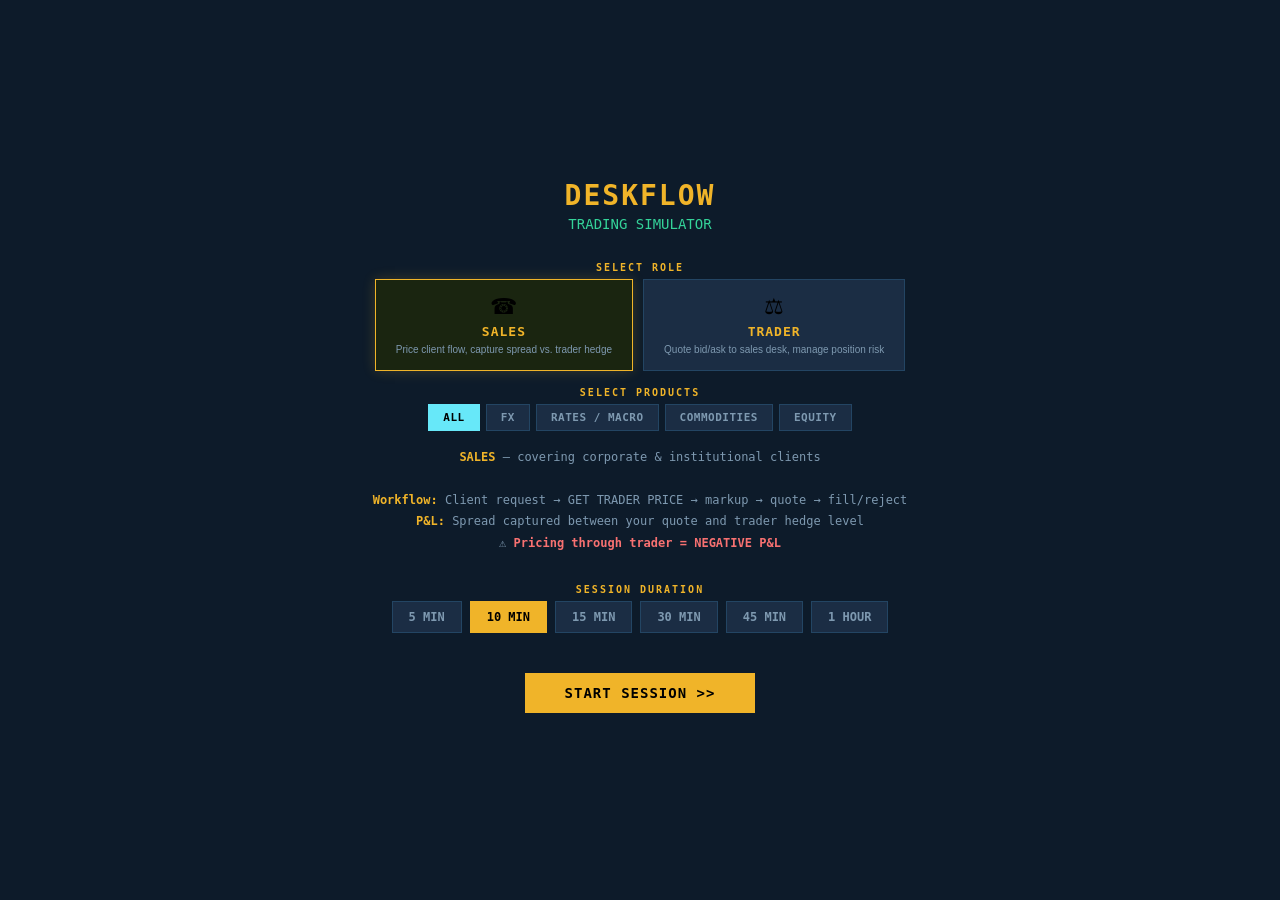
==== commit 262333cd: "Make everything free — remove all paywalls and session limits - isPro() now always returns true - Re" ====
--- a/app.html
+++ b/app.html
@@ -311,9 +311,11 @@
         <div style="color:#4a6a82;font-size:10px">/year (save 50%)</div>
       </div>
     </div>
-    <button onclick="handleUpgrade('monthly')" style="background:#f0b429;color:#0d1b2a;border:none;padding:10px 32px;font:bold 13px var(--font);cursor:pointer;letter-spacing:1px;width:100%">ACTIVATE PRO</button>
-    <div style="margin-top:12px">
-      <a onclick="closeUpgrade()" style="color:#4a6a82;font-size:10px;cursor:pointer;text-decoration:underline">Continue with Free (5 min limit)</a>
+    <button onclick="handleUpgrade('monthly')" style="background:#f0b429;color:#0d1b2a;border:none;padding:10px 32px;font:bold 13px var(--font);cursor:pointer;letter-spacing:1px;width:100%;margin-bottom:8px">SUBSCRIBE MONTHLY — $4.99/mo</button>
+    <button onclick="handleUpgrade('annual')" style="background:transparent;color:#f0b429;border:1px solid #f0b429;padding:10px 32px;font:bold 13px var(--font);cursor:pointer;letter-spacing:1px;width:100%">SUBSCRIBE ANNUAL — $29.99/yr</button>
+    <p style="color:#f87171;font-size:9px;margin-top:12px;line-height:1.4">All sales are final. No refunds or cancellations once payment is processed.</p>
+    <div style="margin-top:8px">
+      <a onclick="closeUpgrade()" style="color:#4a6a82;font-size:10px;cursor:pointer;text-decoration:underline">Continue with Free (2 sessions/day)</a>
     </div>
   </div>
 </div>
@@ -360,12 +362,12 @@
 // FREEMIUM + STRIPE
 // ============================================================
 const STRIPE_LINKS={
-  monthly:'https://buy.stripe.com/PLACEHOLDER_MONTHLY',
-  annual:'https://buy.stripe.com/PLACEHOLDER_ANNUAL'
+  monthly:'https://buy.stripe.com/7sYfZhdX38eJ9V49DtgQE00',
+  annual:'https://buy.stripe.com/00wdR9dX3bqV9V4cPFgQE01'
 };
-const FREE_DAILY_LIMIT=3; // max sessions per day for free users
-
-const isPro=()=>localStorage.getItem('deskflow_pro')==='true';
+const FREE_DAILY_LIMIT=2; // max sessions per day for free users
+
+const isPro=()=>true; // everything is free now
 
 function getSessionCount(){
   const data=JSON.parse(localStorage.getItem('deskflow_sessions')||'{}');
@@ -389,13 +391,16 @@
 
 function activatePro(){localStorage.setItem('deskflow_pro','true');closeUpgrade();enforceFree();}
 function handleUpgrade(plan){
-  if(STRIPE_LINKS[plan].includes('PLACEHOLDER')){
-    // No Stripe link configured — show message
-    alert('Payment not configured yet. Contact support to activate Pro.');
-  } else {
-    window.location.href=STRIPE_LINKS[plan];
-  }
-}
+  window.location.href=STRIPE_LINKS[plan];
+}
+// Migration: clear Pro set by old PLACEHOLDER bug (no real purchases yet)
+(function(){
+  const MIG=1;
+  if(parseInt(localStorage.getItem('deskflow_mig')||'0')<MIG){
+    localStorage.removeItem('deskflow_pro');
+    localStorage.setItem('deskflow_mig',String(MIG));
+  }
+})();
 // Detect Stripe success redirect (?pro=1)
 (function(){
   const params=new URLSearchParams(window.location.search);
@@ -429,8 +434,9 @@
   if(startBtn&&!isPro()){
     const left=FREE_DAILY_LIMIT-getSessionCount();
     if(left<=0){
-      startBtn.style.opacity='0.35';startBtn.style.pointerEvents='none';
-      startBtn.textContent='DAILY LIMIT REACHED';
+      startBtn.style.opacity='';startBtn.style.pointerEvents='';
+      startBtn.textContent='UPGRADE TO PRO \u2192';
+      startBtn.onclick=showUpgrade;
     } else {
       startBtn.title=`${left} free session${left>1?'s':''} remaining today`;
     }
@@ -1714,8 +1720,7 @@
   html+=`<button class="pdf-btn" onclick="downloadPDF()">DOWNLOAD PDF</button>`;
   c.innerHTML=html;
   document.body.appendChild(c);
-  // Prompt free users to upgrade after seeing results
-  if(!isPro()){setTimeout(showUpgrade,2500);}
+  // All features free — no upgrade prompt
 }
 
 function downloadPDF(){
